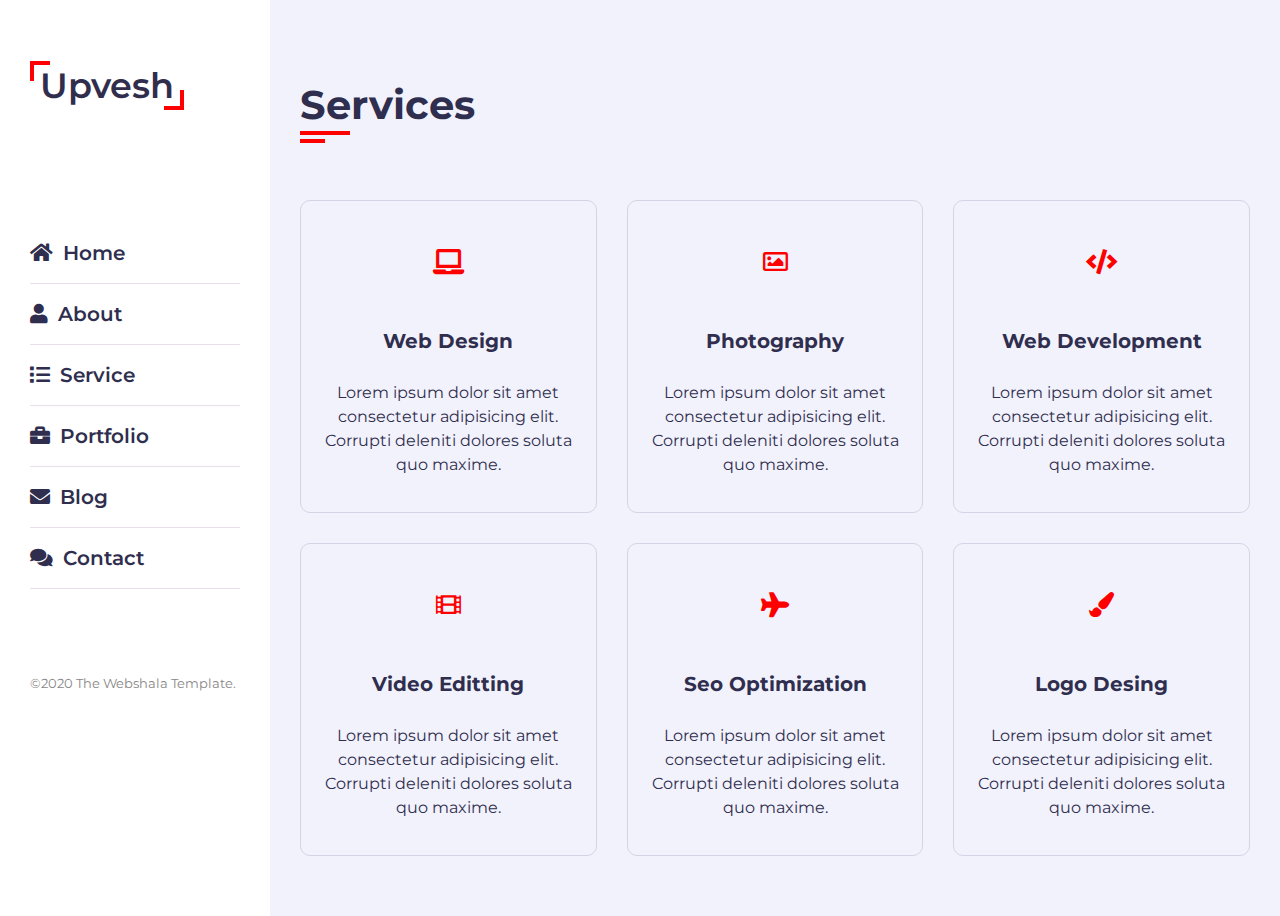
==== index.html @ 2aa06c4e "home & about & services" ====
<!DOCTYPE html>
<html lang="en">
  <head>
    <title>Personal Portfolio Template</title>
    <meta charset="utf-8" />
    <meta name="viewport" content="width=device-width, initial-scale=1" />
    <link rel="stylesheet" href="assets/css/reset.css" />
    <link rel="stylesheet" href="assets/css/style.css" type="text/css" />
    <link rel="stylesheet" href="assets/css/skins/pink.css" type="text/css" />
    <link
      rel="stylesheet"
      href="https://cdnjs.cloudflare.com/ajax/libs/font-awesome/5.15.2/css/all.min.css"
    />
    <link rel="preconnect" href="https://fonts.gstatic.com" />
    <link
      href="https://fonts.googleapis.com/css2?family=Montserrat:wght@400;500;600;700&display=swap"
      rel="stylesheet"
    />
  </head>
  <body>
    <div id="wrapper">
      <div class="aside">
        <a class="logo"><span>Upvesh</spa></a>
        <nav>
          <ul class="list-items">
            <li class="item-link">
              <a href="#"><i class="fas fa-home"></i>Home</a>
            </li>
            <li class="item-link">
              <a href="#"><i class="fas fa-user"></i>About</a>
            </li>
            <li class="item-link">
              <a href="#"><i class="fas fa-list"></i>Service</a>
            </li>
            <li class="item-link">
              <a href="#"><i class="fas fa-briefcase"></i>Portfolio</a>
            </li>
            <li class="item-link">
              <a href="#"><i class="fas fa-envelope"></i>Blog</a>
            </li>
            <li class="item-link">
              <a href="#"><i class="fas fa-comments"></i>Contact</a>
            </li>
          </ul>
        </nav>
        <p class="copyright">&copy;2020 The Webshala Template.</p>
      </div>
      <!-- End: aside -->
      <div class="content">
        <div class='home hidden'>
          <img src="assets/images/avatar.jpg" alt="" class="avatar" />
          <div class="name">nguyen cong thanh</div>
          <div class="title">I'm a Web Developer</div>
          <ul class="list-social-media">
            <li>
              <a href="" class="item"><i class="fab fa-twitter"></i></a>
            </li>
            <li>
              <a href="" class="item"><i class="fab fa-facebook"></i></a>
            </li>
            <li>
              <a href="" class="item"><i class="fab fa-instagram"></i></a>
            </li>
            <li>
              <a href="" class="item"><i class="fab fa-linkedin"></i></a>
            </li>
          </ul>
        </div>
        <!-- End: home -->
        <div class="about hidden">
          <div class="container">
            <h2 class="title">about me</h2>
            <h3 class="intro">I'm Thanh and <span>Web Developer</span></h3>
            <div class="desc">Lorem ipsum dolor sit amet, consectetur adipisicing elit. Fuga sunt quae excepturi minima eaque dolore, doloribus similique praesentium nesciunt totam reiciendis ad doloremque maiores, illum ipsam quos. Mollitia nam laudantium facilis, blanditiis harum dolorem consequatur, voluptate laboriosam assumenda est soluta molestiae. Fugit cumque explicabo exercitationem temporibus. Dolorum fugit nemo tempora!</div>
            <div class="wp-info">
              <div class="personal">
                <div class="info">
                  <p>Birthday: <span>17 February 1999</span></p>
                  <p>Website: <span>thanhdev172.github.io</span></p>
                  <p>Degree: <span>University</span></p>
                  <p>City: <span>Can Tho</span></p>
                  <div class="wp-button">
                    <button class="dowload">Dowload CV</button>
                    <button class="hire">Hire Me</button>
                  </div>
                </div>
                <div class="info">
                  <p>Age: <span>22</span></p>
                  <p>Email: <span>thanhdev172@gmail.com</span></p>
                  <p>Phone: <span>+84939401627</span></p>
                  <p>Freelancer: <span>Available</spa></p>
                </div>
                <!-- <div class="wp-button">
                  <button class="dowload">Dowload CV</button>
                  <button class="hire">Hire Me</button>
                </div> -->
              </div>
             
              <ul class="list-skills">
                <li class="skill">HTML</li>
                <li class="skill">CSS</li>
                <li class="skill">Javascript</li>
              </ul>
            </div>
            <!-- End: wp-info -->
            <div class="history">
              <div class="education">
                <h3 class="title">Education</h3>
                <div class="wp-process">
                 <div class="process">
                    <div class="process-date"><i class="fas fa-calendar-alt"></i>2020</div>
                    <h4 class="title">Student at Can Tho University</h4>
                    <div class="desc">Lorem ipsum dolor sit amet consectetur adipisicing elit. Distinctio earum sequi asperiores ipsum minus consequuntur necessitatibus officia esse totam voluptates?</div>
                 </div>
                 <div class="process">
                    <div class="process-date"><i class="fas fa-calendar-alt"></i>2020</div>
                    <h4 class="title">Student at Can Tho University</h4>
                    <div class="desc">Lorem ipsum dolor sit amet consectetur adipisicing elit. Distinctio earum sequi asperiores ipsum minus consequuntur necessitatibus officia esse totam voluptates?</div>
                 </div>
                 <div class="process">
                    <div class="process-date"><i class="fas fa-calendar-alt"></i>2020</div>
                    <h4 class="title">Student at Can Tho University</h4>
                    <div class="desc">Lorem ipsum dolor sit amet consectetur adipisicing elit. Distinctio earum sequi asperiores ipsum minus consequuntur necessitatibus officia esse totam voluptates?</div>
                 </div>
                </div>
              </div>
              <!-- End: education -->
              <div class="experience">
                <h3 class="title">Experience</h3>
                <div class="wp-process">
                  <div class="process">
                    <div class="process-date"><i class="fas fa-calendar-alt"></i>2020</div>
                    <h4 class="title">Student at Can Tho University</h4>
                    <div class="desc">Lorem ipsum dolor sit amet consectetur adipisicing elit. Distinctio earum sequi asperiores ipsum minus consequuntur necessitatibus officia esse totam voluptates?</div>
                 </div>
                 <div class="process">
                  <div class="process-date"><i class="fas fa-calendar-alt"></i>2020</div>
                  <h4 class="title">Student at Can Tho University</h4>
                  <div class="desc">Lorem ipsum dolor sit amet consectetur adipisicing elit. Distinctio earum sequi asperiores ipsum minus consequuntur necessitatibus officia esse totam voluptates?</div>
               </div>
               <div class="process">
                <div class="process-date"><i class="fas fa-calendar-alt"></i>2020</div>
                <h4 class="title">Student at Can Tho University</h4>
                <div class="desc">Lorem ipsum dolor sit amet consectetur adipisicing elit. Distinctio earum sequi asperiores ipsum minus consequuntur necessitatibus officia esse totam voluptates?</div>
                </div>
           </div>
              </div>
              <!-- End: experience -->
            </div>
            <!-- End: history -->
          </div>
        </div>
        <!-- End: about -->
        <div class="services">
          <div class="container">
            <h2 class="title">Services</h2>
            <ul class="list-services">
              <li class="service-item">
                <i class="fas fa-laptop"></i>
                <div class="service-name">web design</div>
                <div class="desc">Lorem ipsum dolor sit amet consectetur adipisicing elit. Corrupti deleniti dolores soluta quo maxime.</div>
              </li>
              <li class="service-item">
                <i class="far fa-image"></i>
                <div class="service-name">photography</div>
                <div class="desc">Lorem ipsum dolor sit amet consectetur adipisicing elit. Corrupti deleniti dolores soluta quo maxime.</div>
              </li>
              <li class="service-item">
                <i class="fas fa-code"></i>
                <div class="service-name">web development</div>
                <div class="desc">Lorem ipsum dolor sit amet consectetur adipisicing elit. Corrupti deleniti dolores soluta quo maxime.</div>
              </li>
              <li class="service-item">
                <i class="fas fa-film"></i>
                <div class="service-name">video editting</div>
                <div class="desc">Lorem ipsum dolor sit amet consectetur adipisicing elit. Corrupti deleniti dolores soluta quo maxime.</div>
              </li>
              <li class="service-item">
                <i class="fas fa-plane"></i>
                <div class="service-name">seo optimization</div>
                <div class="desc">Lorem ipsum dolor sit amet consectetur adipisicing elit. Corrupti deleniti dolores soluta quo maxime.</div>
              </li>
              <li class="service-item">
                <i class="fas fa-paint-brush"></i>
                <div class="service-name">logo desing</div>
                <div class="desc">Lorem ipsum dolor sit amet consectetur adipisicing elit. Corrupti deleniti dolores soluta quo maxime.</div>
              </li>
            </ul>
          </div>
        </div>
        <!-- End: services -->
      </div>
      <!-- End: content -->
    </div>
    <!-- End: wrapper -->
  </body>
</html>
---- assets/css/style.css ----
/* CSS General */
:root {
  --primary-color: #312e4d;
  --text-color: #2f2e4e;
}
body {
  font-family: "Montserrat", sans-serif;
  font-size: 20px;
  line-height: 1.5;
  font-weight: 400;
}

img {
  display: block;
  max-width: 100%;
}

#wrapper {
  display: flex;
  justify-content: space-between;
}

ul {
  list-style: none;
  padding: 0;
  margin-bottom: 0;
}

a {
  display: block;
  text-decoration: none;
}

.hidden {
  display: none !important;
}

.container {
  padding: 75px 30px 60px 30px;
}

.shadow-dark {
  box-shadow: 0px 3px 8px 0px #e5e5ef;
}

/* Aside */
#wrapper .aside {
  width: 270px;
  padding: 0px 30px;
}

.aside a.logo {
  width: 100%;
  color: var(--primary-color);
  text-transform: capitalize;
  font-weight: 600;
  font-size: 35px;
  padding-top: 60px;
  padding-bottom: 125px;
  cursor: pointer;
}

.aside a.logo span {
  position: relative;
  padding: 3px 10px;
}

.aside a.logo span::before {
  content: "";
  width: 20px;
  height: 20px;
  border-top: 4px solid red;
  border-left: 4px solid red;
  position: absolute;
  top: 0;
  left: 0;
  z-index: 1;
}
.aside a.logo span::after {
  content: "";
  width: 20px;
  height: 20px;
  border-bottom: 4px solid red;
  border-right: 4px solid red;
  position: absolute;
  bottom: 0;
  right: 0;
  z-index: 1;
}

ul.list-items li i {
  padding-right: 10px;
}

ul.list-items li {
  font-weight: 600;
  padding-bottom: 15px;
  margin-bottom: 15px;
  border-bottom: 1px solid #e9deec;
  display: flex;
}

ul.list-items li:hover a {
  color: #ef183a;
  transform: translateX(10px);
}

ul.list-items li a {
  text-decoration: none;
  color: var(--text-color);
  transition: 0.3s ease;
}

p.copyright {
  padding: 70px 0px;
  color: #898788;
  font-size: 13px;
}

/*Content*/

/* Home */
#wrapper .content {
  flex: 1;
  background: #f2f2fc;
}

#wrapper .content .home {
  width: 100%;
  height: 100%;
  display: flex;
  flex-direction: column;
  align-items: center;
  justify-content: center;
  perspective: 500px;
}

#wrapper .content .home img.avatar {
  width: 200px;
  border-radius: 100px;
  box-shadow: 0px 3px 8px 0px #e5e5ef;
  padding: 8px;
  background: white;
  margin-bottom: 35px;
  transition: 0.4s ease;
}

#wrapper .content .home img.avatar:hover {
  transform: rotateY(180deg);
}

#wrapper .content .home .name {
  padding-bottom: 20px;
  color: var(--text-color);
  font-size: 25px;
  font-weight: 600;
  text-transform: capitalize;
}

#wrapper .content .home .title {
  color: #5c587b;
  font-size: 16px;
  padding-bottom: 30px;
}

ul.list-social-media {
  display: flex;
}

ul.list-social-media li a {
  width: 36px;
  height: 36px;
  margin-right: 14px;
  display: flex;
  justify-content: center;
  align-items: center;
  background: red;
  color: white;
  border-radius: 50%;
  text-decoration: none;
  transition: 0.3s ease;
}
ul.list-social-media li:hover a {
  transform: scale(1.2);
}

ul.list-social-media li:last-child a {
  margin-right: 0;
}

/* End: Home */

/* About */

h2.title {
  color: var(--text-color);
  text-transform: capitalize;
  font-weight: bold;
  font-size: 40px;
  display: inline-block;
  margin: 0;
  position: relative;
  margin-bottom: 65px;
}

h2.title::before {
  content: "";
  position: absolute;
  bottom: 0;
  left: 0;
  width: 50px;
  height: 4px;
  background: red;
  margin: 0;
}
h2.title::after {
  content: "";
  position: absolute;
  bottom: -8px;
  left: 0;
  width: 25px;
  height: 4px;
  background: red;
  margin: 0;
}

h3.intro {
  margin-bottom: 25px;
  font-size: 30px;
  color: var(--text-color);
}

h3.intro span {
  color: red;
}

.desc {
  margin-bottom: 58px;
  color: var(--text-color);
  font-size: 16px;
}

.desc:last-child {
  margin-bottom: 0;
}

.wp-info {
  display: flex;
  margin-bottom: 65px;
}

.wp-info .personal {
  display: flex;
}

.wp-info .personal .info {
  flex-grow: 1;
  padding-right: 25px;
}

.info p {
  font-size: 16px;
  font-weight: bold;
  color: black;
  padding-bottom: 15px;
  border-bottom: 1px solid #e7dfec;
  margin-bottom: 15px;
}

.personal .info p:nth-child(4) {
  margin-bottom: 40px;
}

.info p span {
  color: var(--text-color);
  font-weight: 400;
}

.wp-button button {
  background: #eb1839;
  color: white;
  border: none;
  outline: none;
  padding: 17px 36px;
  border-radius: 35px;
  font-weight: 600;
  transition: 0.3s ease;
}

.wp-button button:hover {
  transform: scale(1.1);
}

.wp-button .dowload {
  margin-right: 20px;
}

ul.list-skills {
  flex-grow: 1;
  padding-left: 30px;
}

ul.list-skills li {
  padding-left: 35px;
  color: black;
  font-weight: 600;
  margin-bottom: 20px;
  position: relative;
  display: flex;
  align-items: center;
}

ul.list-skills li::before {
  content: "";
  background: red;
  width: 20px;
  height: 20px;
  border-radius: 50%;
  position: absolute;
  top: 16%;
  left: 0;
}

.history {
  display: flex;
  justify-content: space-between;
}

.education,
.experience {
  width: calc(50% - 15px);
}

h3.title {
  margin-bottom: 50px;
  color: var(--text-color);
}

.wp-process {
  padding: 35px 35px 35px 22px;
  box-shadow: 0px 0px 18px 10px #e8e8f4;
}

.process::before {
  content: "";
  width: 1px;
  height: 100%;
  background: red;
  position: absolute;
  top: 0;
  left: 0;
  z-index: 1;
}

.process {
  padding-left: 30px;
  padding-bottom: 60px;
  position: relative;
}

.process:last-child {
  padding-bottom: 0;
}

.process .process-date {
  font-size: 14px;
  font-weight: 400;
  margin-bottom: 25px;
  position: relative;
}

.process .process-date::before {
  content: "";
  width: 15px;
  height: 15px;
  border-radius: 50%;
  background: red;
  position: absolute;
  top: 0;
  left: -37.2px;
  z-index: 1;
}

.process .process-date i {
  margin-right: 10px;
}

h4.title {
  margin-bottom: 28px;
  color: var(--text-color);
}

/* Services */
.services .container {
  padding-bottom: 30px;
}

ul.list-services {
  display: flex;
  flex-wrap: wrap;
  justify-content: space-between;
}

ul.list-services li {
  width: calc(33.33% - 20px);
  margin-bottom: 30px;
  text-align: center;
  padding: 30px 20px 35px 20px;
  border: 1px solid #d5d4e4;
  transition: 0.2s ease;
  border-radius: 10px;
}

ul.list-services li i {
  width: 60px;
  height: 60px;
  display: flex;
  justify-content: center;
  align-items: center;
  text-align: center;
  color: red;
  margin: 0px auto 35px auto;
  transition: 0.3s ease;
  border-radius: 50%;
  font-size: 25px;
}

ul.list-services li .service-name {
  color: var(--text-color);
  font-size: 20px;
  font-weight: bold;
  margin-bottom: 25px;
  text-transform: capitalize;
}

ul.list-services li:hover {
  box-shadow: 0px 3px 8px 0px #e5e5ef;
}
ul.list-services li:hover i {
  background: red;
  color: white;
  border: 1px solid;
}
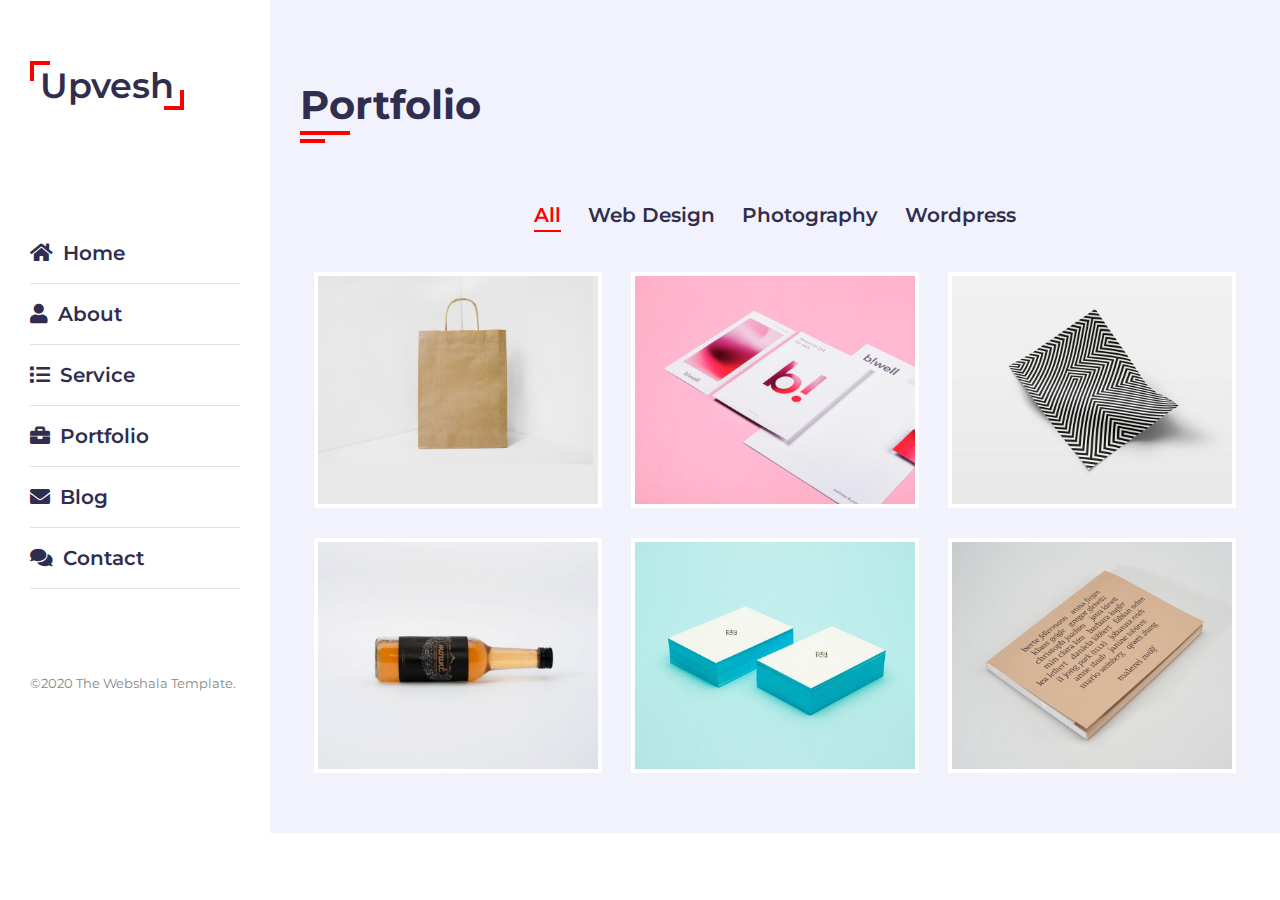
==== commit 06f6d364: "portfolio" ====
--- a/index.html
+++ b/index.html
@@ -151,7 +151,7 @@
           </div>
         </div>
         <!-- End: about -->
-        <div class="services">
+        <div class="services hidden">
           <div class="container">
             <h2 class="title">Services</h2>
             <ul class="list-services">
@@ -189,9 +189,79 @@
           </div>
         </div>
         <!-- End: services -->
+        <div class="portfolio">
+          <div class="container">
+            <h2 class="title">Portfolio</h2>
+            <div class="wp-btn">
+              <button type="button" class="all active" data-filter="all">All</button>
+              <button type="button" class="all" data-filter="web-design">web design</button>
+              <button type="button" class="all" data-filter="photography">photography</button>
+              <button type="button" class="all" data-filter="wordpress">wordpress</button>
+            </div>
+            <ul class="list-pictures">
+              <li class="picture-item" data-category="web-design">
+                <img src="assets/images/portfolio/1.jpg" alt="">
+                <div class="black-block"></div>
+                <h4 class="portfolio-title">web design</h4>
+                <div class="portfolio-search"><i class="fas fa-search"></i></div>
+              </li>
+              <li class="picture-item" data-category="wordpress">
+                <img src="assets/images/portfolio/2.jpg" alt="">
+                <div class="black-block"></div>
+                <h4 class="portfolio-title">Wordpress</h4>
+                <div class="portfolio-search"><i class="fas fa-search"></i></div>
+              </li>
+              <li class="picture-item" data-category="web-design">
+                <img src="assets/images/portfolio/3.jpg" alt="">
+                <div class="black-block"></div>
+                <h4 class="portfolio-title">web design</h4>
+                <div class="portfolio-search"><i class="fas fa-search"></i></div>
+              </li>
+              <li class="picture-item" data-category="photography">
+                <img src="assets/images/portfolio/4.jpg" alt="">
+                <div class="black-block"></div>
+                <h4 class="portfolio-title">Photography</h4>
+                <div class="portfolio-search"><i class="fas fa-search"></i></div>
+              </li>
+              <li class="picture-item" data-category="wordpress">
+                <img src="assets/images/portfolio/5.jpg" alt="">
+                <div class="black-block"></div>
+                <h4 class="portfolio-title">Wordpress</h4>
+                <div class="portfolio-search"><i class="fas fa-search"></i></div>
+              </li>
+              <li class="picture-item" data-category="web-design">
+                <img src="assets/images/portfolio/6.jpg" alt="">
+                <div class="black-block"></div>
+                <h4 class="portfolio-title">web design</h4>
+                <div class="portfolio-search"><i class="fas fa-search"></i></div>
+              </li>
+            </ul>
+          </div>
+        </div>
       </div>
       <!-- End: content -->
     </div>
     <!-- End: wrapper -->
+
+    <div class="light-box">
+        <div class="light-box-content">
+          <div class="exit">x</div>
+          <img src="assets/images/portfolio/2.jpg" alt="">
+          <div class="wp-info">
+            <div class="box-title">web design</div>
+            <div class="order">1 of 6</div>
+          </div>
+          
+        </div>
+        <div class="light-box-control">
+          <div class="prev" onclick="prev()"><i class="fas fa-chevron-left"></i></div>
+          <div class="next" onclick="next()"><i class="fas fa-chevron-right"></i></div>
+          
+        </div>
+    </div>
+    <!-- End: lightbox -->
+
+    <!-- js -->
+    <script src="assets/js/app.js"></script>
   </body>
 </html>
--- a/assets/css/style.css
+++ b/assets/css/style.css
@@ -441,3 +441,212 @@
   color: white;
   border: 1px solid;
 }
+
+/* Portfolio */
+.portfolio .container {
+  padding-bottom: 30px;
+}
+.portfolio .wp-btn {
+  text-align: center;
+}
+
+.portfolio .wp-btn button {
+  border: none;
+  background: transparent;
+  color: var(--text-color);
+  text-transform: capitalize;
+  margin-bottom: 40px;
+  padding: 0;
+  margin: 0px 11px 40px 11px;
+  font-weight: 600;
+  transition: 0.3s;
+  border-bottom: 2px solid transparent;
+}
+
+.portfolio .wp-btn button:focus {
+  outline: none;
+}
+
+.portfolio .wp-btn button.active {
+  border-bottom: 2px solid red;
+  color: red;
+}
+
+ul.list-pictures {
+  display: flex;
+  flex-wrap: wrap;
+}
+
+ul.list-pictures li {
+  flex-basis: 30.33%;
+  border: 4px solid white;
+  margin-bottom: 30px;
+  position: relative;
+  margin: 0 auto 30px auto;
+}
+
+ul.list-pictures li.show {
+  display: block;
+  animation: lightBoxImage 0.4s ease;
+}
+
+ul.list-pictures li.hide {
+  display: none;
+}
+
+ul.list-pictures li img {
+  width: 100%;
+  display: block;
+}
+
+ul.list-pictures li .black-block {
+  width: 100%;
+  height: 100%;
+  background: #000000a1;
+  position: absolute;
+  top: 0;
+  left: 0;
+  z-index: 1;
+  opacity: 0;
+  transition: 0.3s ease;
+}
+
+ul.list-pictures li h4.portfolio-title {
+  color: white;
+  text-transform: capitalize;
+  font-weight: 600;
+  position: absolute;
+  top: 35px;
+  left: 30px;
+  z-index: 2;
+  opacity: 0;
+  transform: translateX(-30px);
+  transition: 0.3s ease;
+}
+
+ul.list-pictures li:hover h4.portfolio-title,
+ul.list-pictures li:hover .portfolio-search,
+ul.list-pictures li:hover .black-block {
+  opacity: 1;
+  transform: translateX(0);
+}
+
+ul.list-pictures li .portfolio-search {
+  width: 40px;
+  height: 40px;
+  border-radius: 50%;
+  background: white;
+  color: red;
+  position: absolute;
+  bottom: 30px;
+  right: 30px;
+  z-index: 2;
+  display: flex;
+  justify-content: center;
+  align-items: center;
+  transition: 0.3s ease;
+  transform: translateX(30px);
+  opacity: 0;
+}
+
+/* light-box */
+.light-box {
+  position: fixed;
+  top: 0;
+  left: 0;
+  width: 100%;
+  height: 100%;
+  background: red;
+  background: rgba(0, 0, 0, 0.5);
+  z-index: 999;
+  display: none;
+  justify-content: center;
+  align-items: center;
+  /* display: none; */
+  transition: 0.3s;
+}
+
+.light-box.open {
+  display: flex;
+  animation: lightBoxImage 0.3s ease;
+}
+
+.light-box .light-box-content {
+  transition: 0.5s ease;
+}
+
+.light-box.open .light-box-content {
+  animation: lightBoxImage 0.5s ease;
+}
+
+.light-box .light-box-content img {
+  width: auto;
+  height: auto;
+  max-width: 100%;
+  max-height: 450px;
+}
+
+.light-box .light-box-content .wp-info {
+  display: flex;
+  justify-content: space-between;
+  color: white;
+  font-size: 20px;
+}
+
+.light-box .light-box-content .box-title {
+  text-transform: capitalize;
+}
+
+.light-box .light-box-content .exit {
+  text-align: right;
+  font-size: 25px;
+  color: white;
+  font-weight: 600;
+  cursor: pointer;
+}
+
+.light-box .light-box-control {
+  background: white;
+  background: greenyellow;
+}
+
+.light-box .light-box-control .prev,
+.light-box .light-box-control .next {
+  cursor: pointer;
+  z-index: 100;
+  background: white;
+  color: red;
+  width: 40px;
+  height: 40px;
+  border-radius: 50%;
+  display: flex;
+  justify-content: center;
+  align-items: center;
+  transition: 0.3s;
+}
+
+.light-box .light-box-control .prev {
+  position: absolute;
+  left: 30px;
+}
+
+.light-box .light-box-control .next {
+  position: absolute;
+  right: 30px;
+}
+
+.light-box .light-box-control .prev:hover,
+.light-box .light-box-control .next:hover {
+  transform: scale(1.1);
+}
+
+@keyframes lightBoxImage {
+  0% {
+    opacity: 0;
+    transform: scale(0.8);
+  }
+  100% {
+    opacity: 1;
+    transform: scale(1);
+  }
+}
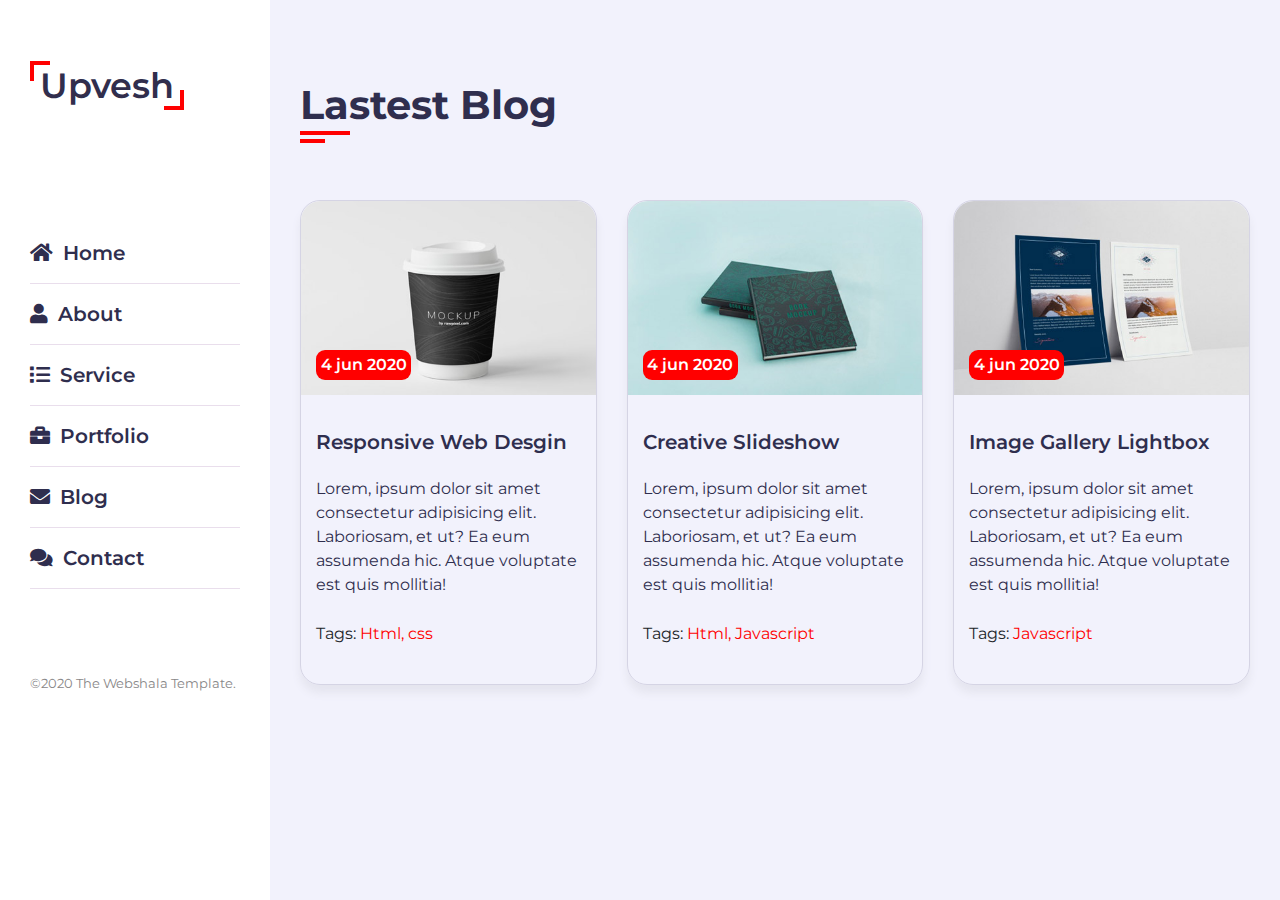
==== commit a840c033: "blog" ====
--- a/index.html
+++ b/index.html
@@ -189,7 +189,7 @@
           </div>
         </div>
         <!-- End: services -->
-        <div class="portfolio">
+        <div class="portfolio hidden">
           <div class="container">
             <h2 class="title">Portfolio</h2>
             <div class="wp-btn">
@@ -238,6 +238,48 @@
             </ul>
           </div>
         </div>
+        <!-- End: portfolio -->
+        <div class="blog">
+          <div class="container">
+              <h2 class="title">lastest blog</h2>
+              <ul class="list-category">
+                <li class="shadow-dark">
+                  <div class="blog-img">
+                    <img src="assets/images/blog/1.jpg" alt="">
+                    <div class="blog-date">4 jun 2020</div>
+                  </div>
+                  <div class="blog-info">
+                    <h4 class="blog-title">responsive web desgin</h4>
+                    <div class="desc">Lorem, ipsum dolor sit amet consectetur adipisicing elit. Laboriosam, et ut? Ea eum assumenda hic. Atque voluptate est quis mollitia!</div>
+                    <div class="tags">Tags: <span>Html, css</span></div>
+                  </div>
+                </li>
+                <li class="shadow-dark">
+                  <div class="blog-img">
+                    <img src="assets/images/blog/2.jpg" alt="">
+                    <div class="blog-date">4 jun 2020</div>
+                  </div>
+                  <div class="blog-info">
+                    <h4 class="blog-title">Creative Slideshow</h4>
+                    <div class="desc">Lorem, ipsum dolor sit amet consectetur adipisicing elit. Laboriosam, et ut? Ea eum assumenda hic. Atque voluptate est quis mollitia!</div>
+                    <div class="tags">Tags: <span>Html, Javascript</span></div>
+                  </div>
+                </li>
+                <li class="shadow-dark">
+                  <div class="blog-img">
+                    <img src="assets/images/blog/3.jpg" alt="">
+                    <div class="blog-date">4 jun 2020</div>
+                  </div>
+                  <div class="blog-info">
+                    <h4 class="blog-title">Image Gallery Lightbox</h4>
+                    <div class="desc">Lorem, ipsum dolor sit amet consectetur adipisicing elit. Laboriosam, et ut? Ea eum assumenda hic. Atque voluptate est quis mollitia!</div>
+                    <div class="tags">Tags: <span>Javascript</span></div>
+                  </div>
+                </li>
+              </ul>
+          </div>
+        </div>
+        <!-- End: Blog -->
       </div>
       <!-- End: content -->
     </div>
--- a/assets/css/style.css
+++ b/assets/css/style.css
@@ -650,3 +650,72 @@
     transform: scale(1);
   }
 }
+
+/* Blog */
+.blog {
+  min-height: 100vh;
+}
+ul.list-category {
+  display: flex;
+  flex-wrap: wrap;
+  justify-content: space-between;
+}
+
+ul.list-category li {
+  flex-basis: calc(33.33% - 20px);
+  border: 1px solid #d5d4e4;
+  border-radius: 20px;
+}
+
+ul.list-category li.shadow-dark {
+  box-shadow: 0 8px 8px #e5e5ef;
+}
+
+ul.list-category li .blog-img {
+  position: relative;
+}
+
+ul.list-category li .blog-img img {
+  border-top-left-radius: 20px;
+  border-top-right-radius: 20px;
+  margin-bottom: 32px;
+}
+
+ul.list-category li .blog-img .blog-date {
+  width: 95px;
+  height: 30px;
+  background: red;
+  color: white;
+  position: absolute;
+  left: 15px;
+  bottom: 15px;
+  z-index: 2;
+  font-size: 16px;
+  font-weight: 600;
+  border-radius: 9px;
+  text-align: center;
+  line-height: 30px;
+}
+
+ul.list-category li .blog-info {
+  padding: 0 15px 38px 15px;
+}
+
+.blog-info h4.blog-title {
+  color: var(--text-color);
+  font-weight: 600;
+  margin-bottom: 20px;
+  text-transform: capitalize;
+}
+
+.blog-info .desc {
+  font-size: 16px;
+  margin-bottom: 25px;
+}
+
+.tags {
+  font-size: 16px;
+}
+.tags span {
+  color: red;
+}
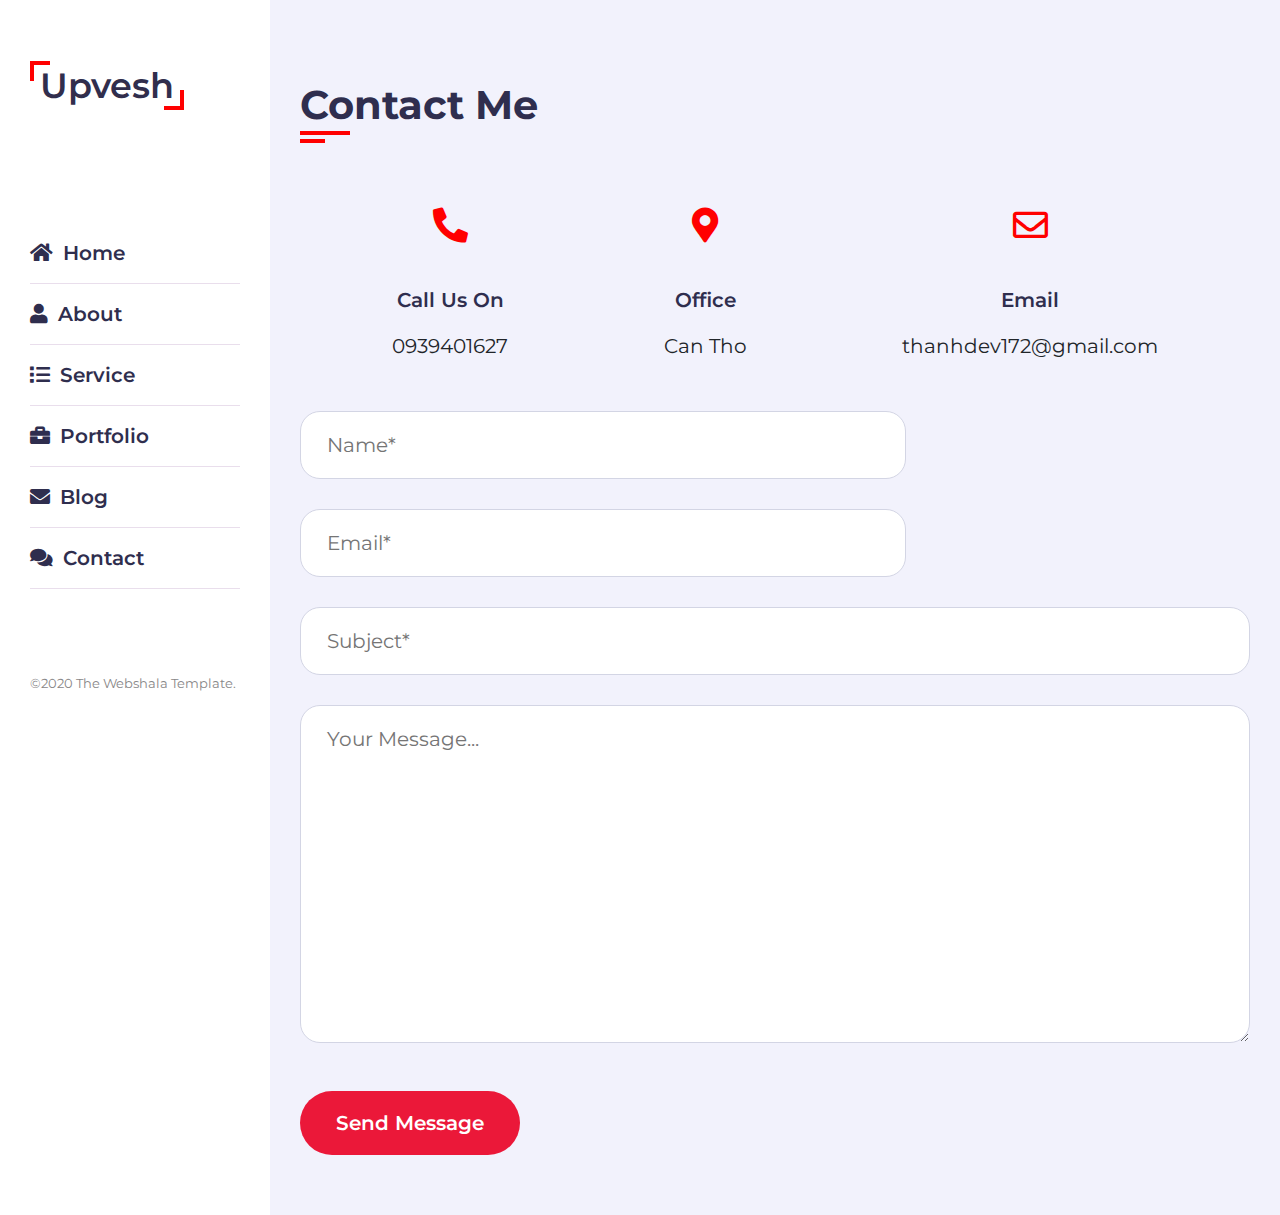
==== commit 7434be76: "contact" ====
--- a/index.html
+++ b/index.html
@@ -239,7 +239,7 @@
           </div>
         </div>
         <!-- End: portfolio -->
-        <div class="blog">
+        <div class="blog hidden">
           <div class="container">
               <h2 class="title">lastest blog</h2>
               <ul class="list-category">
@@ -280,6 +280,36 @@
           </div>
         </div>
         <!-- End: Blog -->
+        <div class="contact">
+          <div class="container">
+              <h2 class="title">contact me</h2>
+              <div class="wp-contact">
+                <div class="contact-item">
+                  <div class="icon"><i class="fas fa-phone-alt"></i></div>
+                  <div class="contact-title">call us on</div>
+                  <div class="phone">0939401627</div>
+                </div>
+                <div class="contact-item">
+                  <div class="icon"><i class="fas fa-map-marker-alt"></i></div>
+                  <div class="contact-title">office</div>
+                  <div class="phone">Can Tho</div>
+                </div>
+                <div class="contact-item">
+                  <div class="icon"><i class="far fa-envelope"></i></div>
+                  <div class="contact-title">email</div>
+                  <div class="phone">thanhdev172@gmail.com</div>
+                </div>
+              </div>
+              <form class="contact-form" autocomplete="off">
+                <input type="text" name="name" placeholder="Name*">
+                <input type="email" name="email" placeholder="Email*">
+                <input type="text" name="subject" placeholder="Subject*">
+                <textarea name="content" id="" cols="30" rows="10" placeholder="Your Message..."></textarea>
+                <button class="">send message</button>
+              </form>
+          </div>
+        </div>
+        <!-- End: contact -->
       </div>
       <!-- End: content -->
     </div>
--- a/assets/css/style.css
+++ b/assets/css/style.css
@@ -41,6 +41,10 @@
 
 .shadow-dark {
   box-shadow: 0px 3px 8px 0px #e5e5ef;
+}
+
+.content {
+  min-height: 100vh;
 }
 
 /* Aside */
@@ -276,7 +280,7 @@
   font-weight: 400;
 }
 
-.wp-button button {
+button {
   background: #eb1839;
   color: white;
   border: none;
@@ -285,9 +289,14 @@
   border-radius: 35px;
   font-weight: 600;
   transition: 0.3s ease;
-}
-
-.wp-button button:hover {
+  text-transform: capitalize;
+}
+
+button:focus {
+  outline: none;
+}
+
+button:hover {
   transform: scale(1.1);
 }
 
@@ -665,6 +674,11 @@
   flex-basis: calc(33.33% - 20px);
   border: 1px solid #d5d4e4;
   border-radius: 20px;
+  overflow: hidden;
+}
+
+ul.list-category li:hover img {
+  transform: scale(1.1);
 }
 
 ul.list-category li.shadow-dark {
@@ -673,12 +687,18 @@
 
 ul.list-category li .blog-img {
   position: relative;
+  overflow: hidden;
+  margin-bottom: 32px;
 }
 
 ul.list-category li .blog-img img {
+  width: 100%;
+  height: 100%;
   border-top-left-radius: 20px;
   border-top-right-radius: 20px;
-  margin-bottom: 32px;
+  transition: 0.3s ease;
+  overflow: hidden;
+  display: block;
 }
 
 ul.list-category li .blog-img .blog-date {
@@ -719,3 +739,65 @@
 .tags span {
   color: red;
 }
+
+/* Contact */
+.wp-contact {
+  display: flex;
+  justify-content: space-between;
+  padding: 0px 92px;
+  margin-bottom: 50px;
+}
+
+.wp-contact .contact-item .icon {
+  color: red;
+  margin-bottom: 32px;
+  text-align: center;
+  font-size: 35px;
+}
+
+.wp-contact .contact-item .contact-title {
+  color: var(--text-color);
+  text-transform: capitalize;
+  font-weight: 600;
+  font-size: 20px;
+  text-align: center;
+  margin-bottom: 16px;
+}
+
+form.contact-form input,
+form.contact-form textarea {
+  box-sizing: border-box;
+  border-radius: 20px;
+  outline: none;
+  border: 1px solid #d3d5e4;
+  padding: 18px 0 18px 26px;
+}
+
+form.contact-form input {
+  display: block;
+  margin-bottom: 30px;
+}
+
+form.contact-form textarea {
+  margin-bottom: 40px;
+  width: 100%;
+}
+
+form.contact-form input[name="name"],
+form.contact-form input[name="email"] {
+  display: inline-block;
+  width: 606px;
+}
+
+form.contact-form input[name="name"] {
+  margin-right: 30px;
+}
+
+form.contact-form input[name="subject"] {
+  width: 100%;
+}
+
+form.contact-form input:focus,
+form.contact-form textarea:focus {
+  box-shadow: 0 8px 8px #e5e5ef;
+}
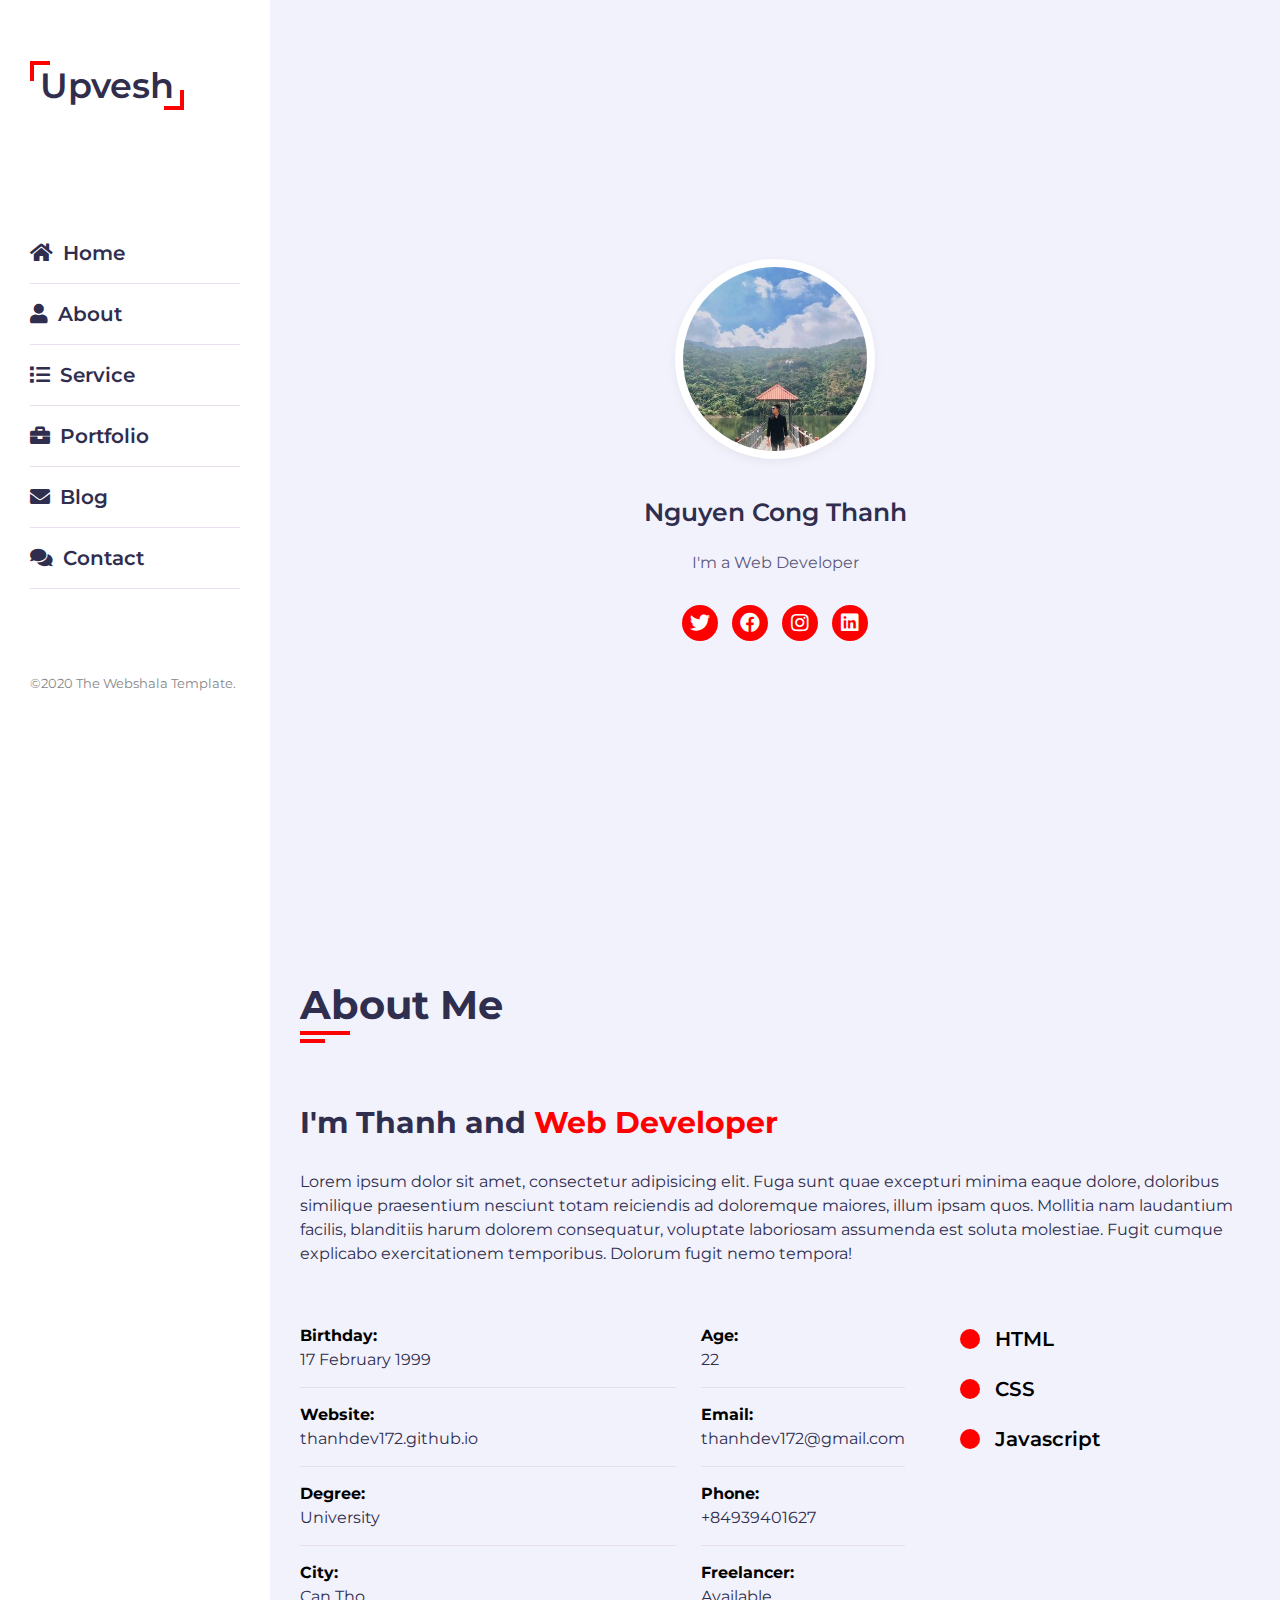
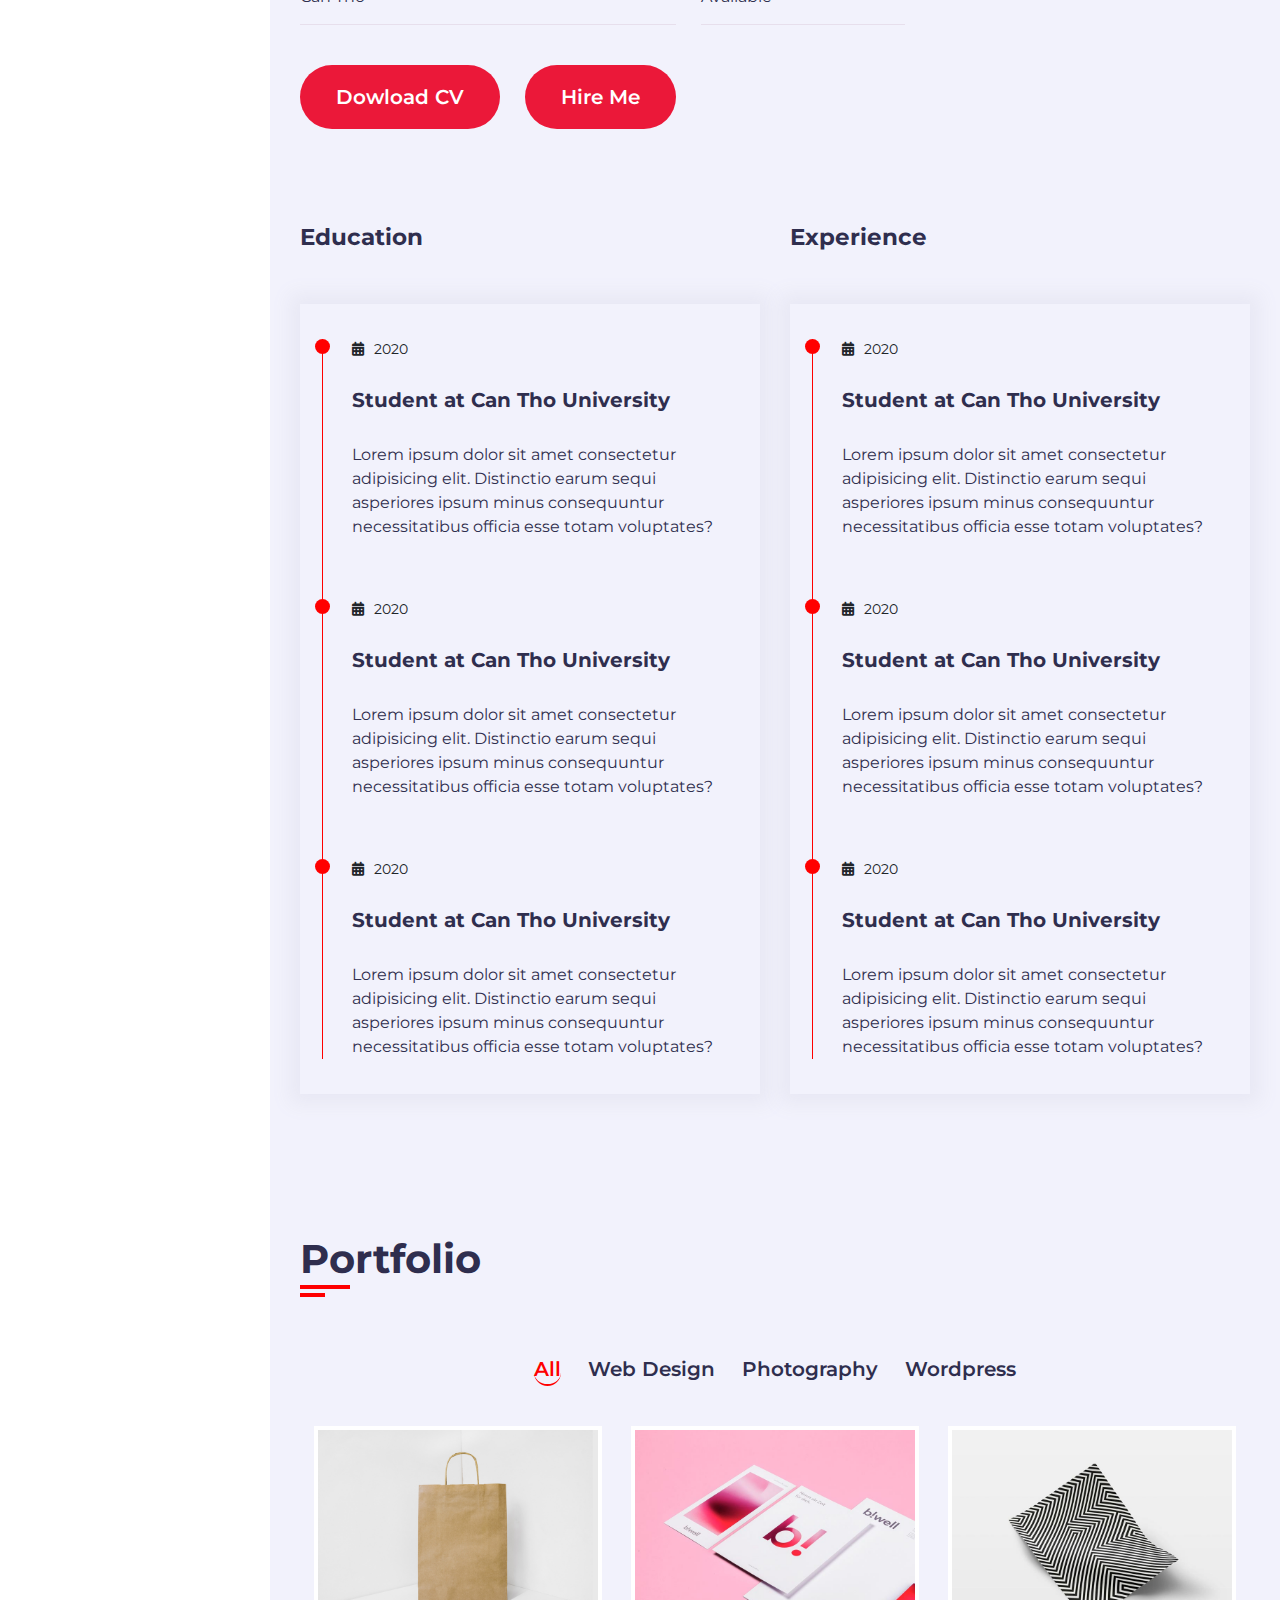
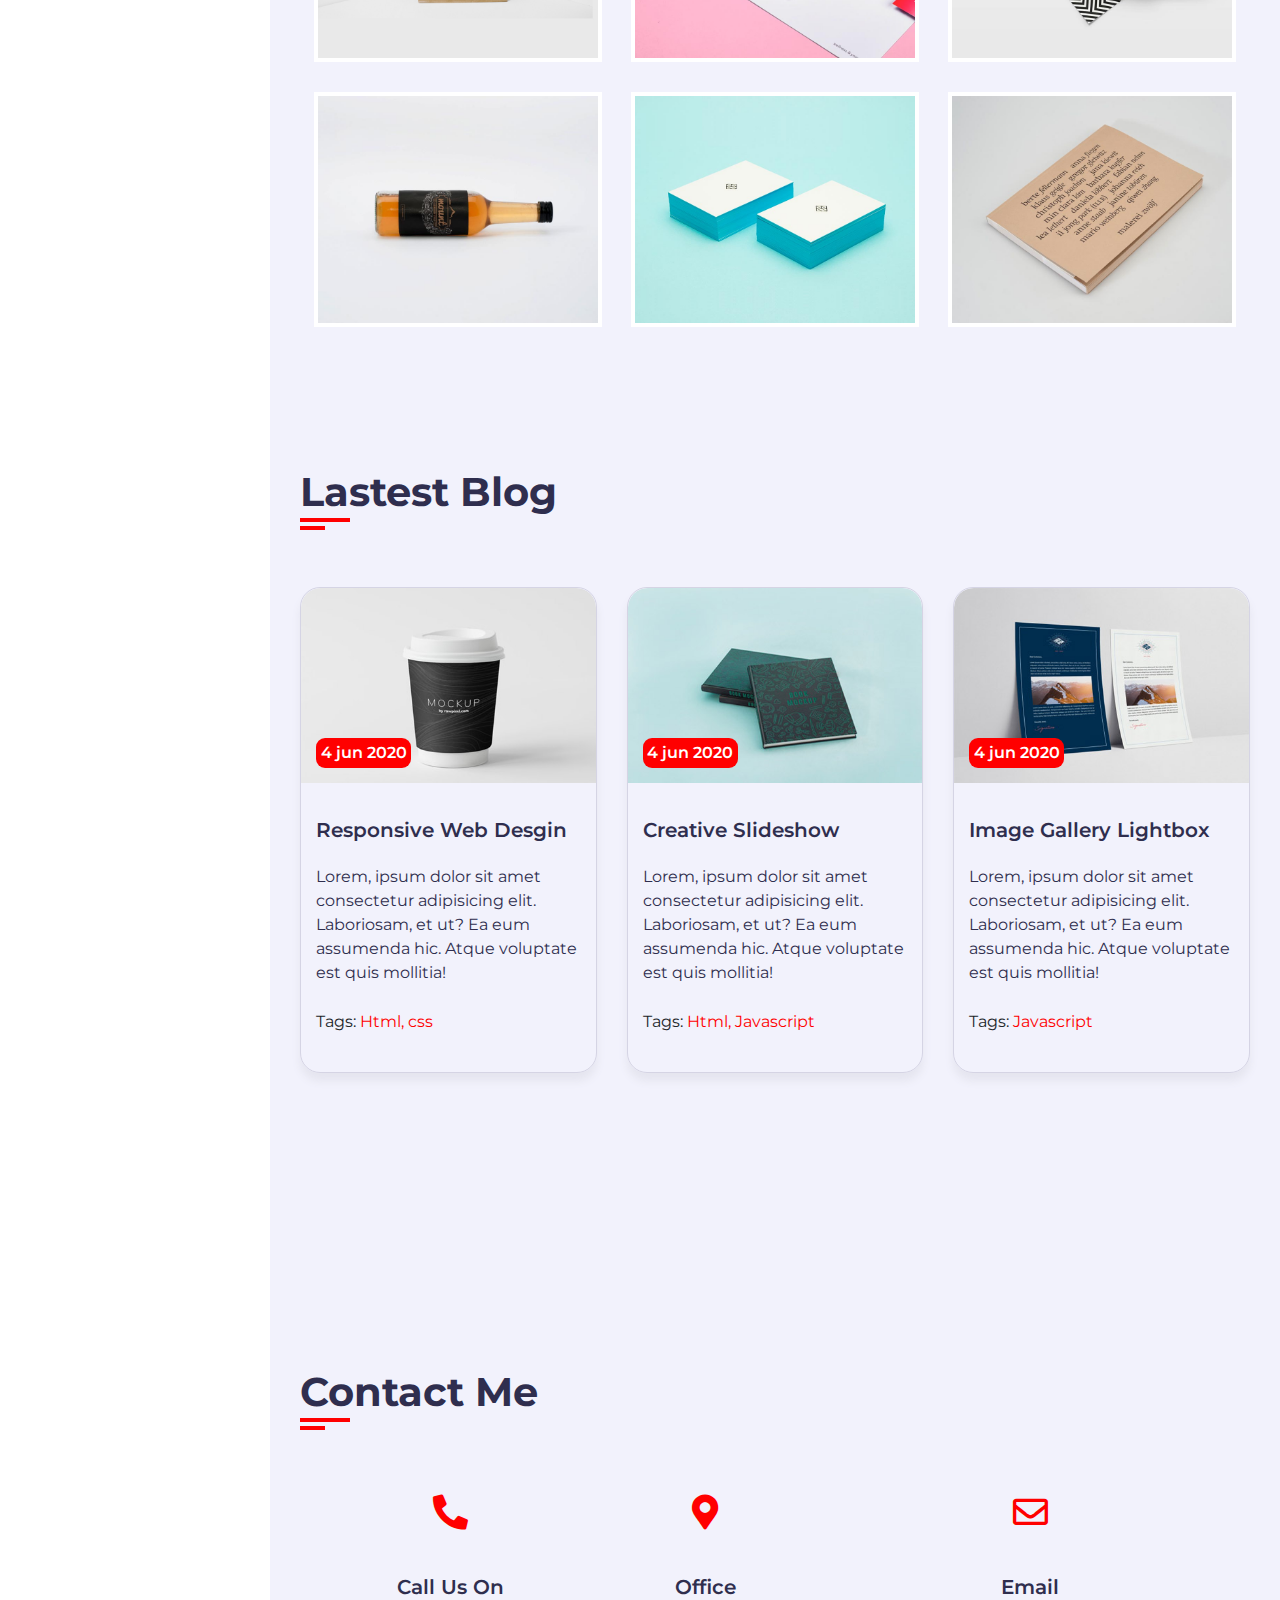
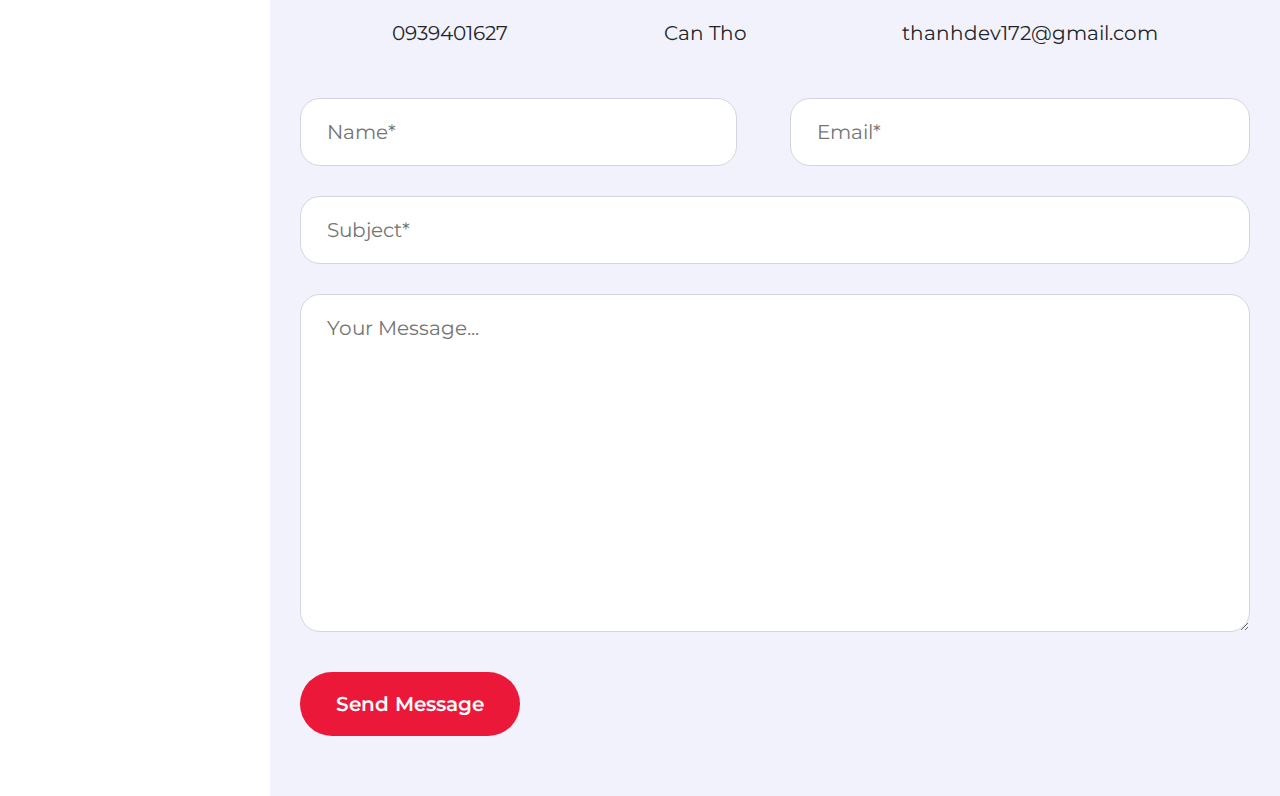
==== commit c3a609eb: "responsive" ====
--- a/index.html
+++ b/index.html
@@ -47,7 +47,7 @@
       </div>
       <!-- End: aside -->
       <div class="content">
-        <div class='home hidden'>
+        <div class='home'>
           <img src="assets/images/avatar.jpg" alt="" class="avatar" />
           <div class="name">nguyen cong thanh</div>
           <div class="title">I'm a Web Developer</div>
@@ -67,7 +67,7 @@
           </ul>
         </div>
         <!-- End: home -->
-        <div class="about hidden">
+        <div class="about">
           <div class="container">
             <h2 class="title">about me</h2>
             <h3 class="intro">I'm Thanh and <span>Web Developer</span></h3>
@@ -189,7 +189,7 @@
           </div>
         </div>
         <!-- End: services -->
-        <div class="portfolio hidden">
+        <div class="portfolio">
           <div class="container">
             <h2 class="title">Portfolio</h2>
             <div class="wp-btn">
@@ -239,7 +239,7 @@
           </div>
         </div>
         <!-- End: portfolio -->
-        <div class="blog hidden">
+        <div class="blog">
           <div class="container">
               <h2 class="title">lastest blog</h2>
               <ul class="list-category">
@@ -301,8 +301,11 @@
                 </div>
               </div>
               <form class="contact-form" autocomplete="off">
-                <input type="text" name="name" placeholder="Name*">
-                <input type="email" name="email" placeholder="Email*">
+                <div class="row">
+                  <input type="text" name="name" placeholder="Name*">
+                  <input type="email" name="email" placeholder="Email*">
+                </div>
+               
                 <input type="text" name="subject" placeholder="Subject*">
                 <textarea name="content" id="" cols="30" rows="10" placeholder="Your Message..."></textarea>
                 <button class="">send message</button>
--- a/assets/css/style.css
+++ b/assets/css/style.css
@@ -16,6 +16,7 @@
 }
 
 #wrapper {
+  max-width: 1400px;
   display: flex;
   justify-content: space-between;
 }
@@ -45,6 +46,7 @@
 
 .content {
   min-height: 100vh;
+  width: 100%;
 }
 
 /* Aside */
@@ -131,7 +133,7 @@
 
 #wrapper .content .home {
   width: 100%;
-  height: 100%;
+  min-height: 100vh;
   display: flex;
   flex-direction: column;
   align-items: center;
@@ -741,6 +743,11 @@
 }
 
 /* Contact */
+.row {
+  width: 100%;
+  display: flex;
+  justify-content: space-between;
+}
 .wp-contact {
   display: flex;
   justify-content: space-between;
@@ -762,6 +769,11 @@
   font-size: 20px;
   text-align: center;
   margin-bottom: 16px;
+}
+
+form.contact-form {
+  display: flex;
+  flex-wrap: wrap;
 }
 
 form.contact-form input,
@@ -785,11 +797,11 @@
 
 form.contact-form input[name="name"],
 form.contact-form input[name="email"] {
-  display: inline-block;
-  width: 606px;
+  flex-basis: calc(50% - 15px);
 }
 
 form.contact-form input[name="name"] {
+  flex-basis: 46%;
   margin-right: 30px;
 }
 
@@ -801,3 +813,102 @@
 form.contact-form textarea:focus {
   box-shadow: 0 8px 8px #e5e5ef;
 }
+
+/* Responsive */
+@media screen and (max-width: 1365px) {
+  .wp-button .dowload {
+    margin-bottom: 25px;
+  }
+  .info p span {
+    display: block;
+  }
+}
+@media screen and (max-width: 1023px) {
+  ul.list-category li {
+    flex-basis: 48%;
+    margin-bottom: 30px;
+  }
+  #wrapper .aside {
+    display: none;
+  }
+}
+@media screen and (max-width: 767px) {
+  ul.list-category li {
+    flex-basis: 100%;
+    margin-bottom: 30px;
+  }
+  ul.list-category li:last-child {
+    margin-bottom: 0;
+  }
+  .desc {
+    font-size: 14px;
+  }
+
+  .wp-info {
+    flex-wrap: wrap;
+  }
+
+  ul.list-skills {
+    padding-left: 0;
+  }
+
+  .wp-button {
+    font-size: 14px;
+  }
+
+  .wp-info .personal {
+    flex-wrap: wrap;
+  }
+
+  .wp-info .personal .info {
+    width: 100%;
+    flex-grow: 1;
+    padding-right: 25px;
+  }
+
+  .history {
+    flex-wrap: wrap;
+  }
+
+  .education,
+  .experience {
+    width: 100%;
+  }
+
+  h3.title {
+    margin-top: 25px;
+  }
+
+  button.hire {
+    margin-bottom: 25px;
+  }
+
+  .portfolio .wp-btn button {
+    border-bottom: 0;
+  }
+  .portfolio .wp-btn button.active {
+    border-bottom: 0;
+  }
+
+  ul.list-pictures li {
+    flex-basis: 100%;
+  }
+
+  .wp-contact {
+    flex-wrap: wrap;
+    padding: 0 20px;
+  }
+
+  .contact-item {
+    margin-bottom: 20px;
+  }
+
+  .row {
+    flex-wrap: wrap;
+  }
+
+  form.contact-form .row input {
+    flex-basis: 100%;
+    margin-right: 0;
+  }
+}
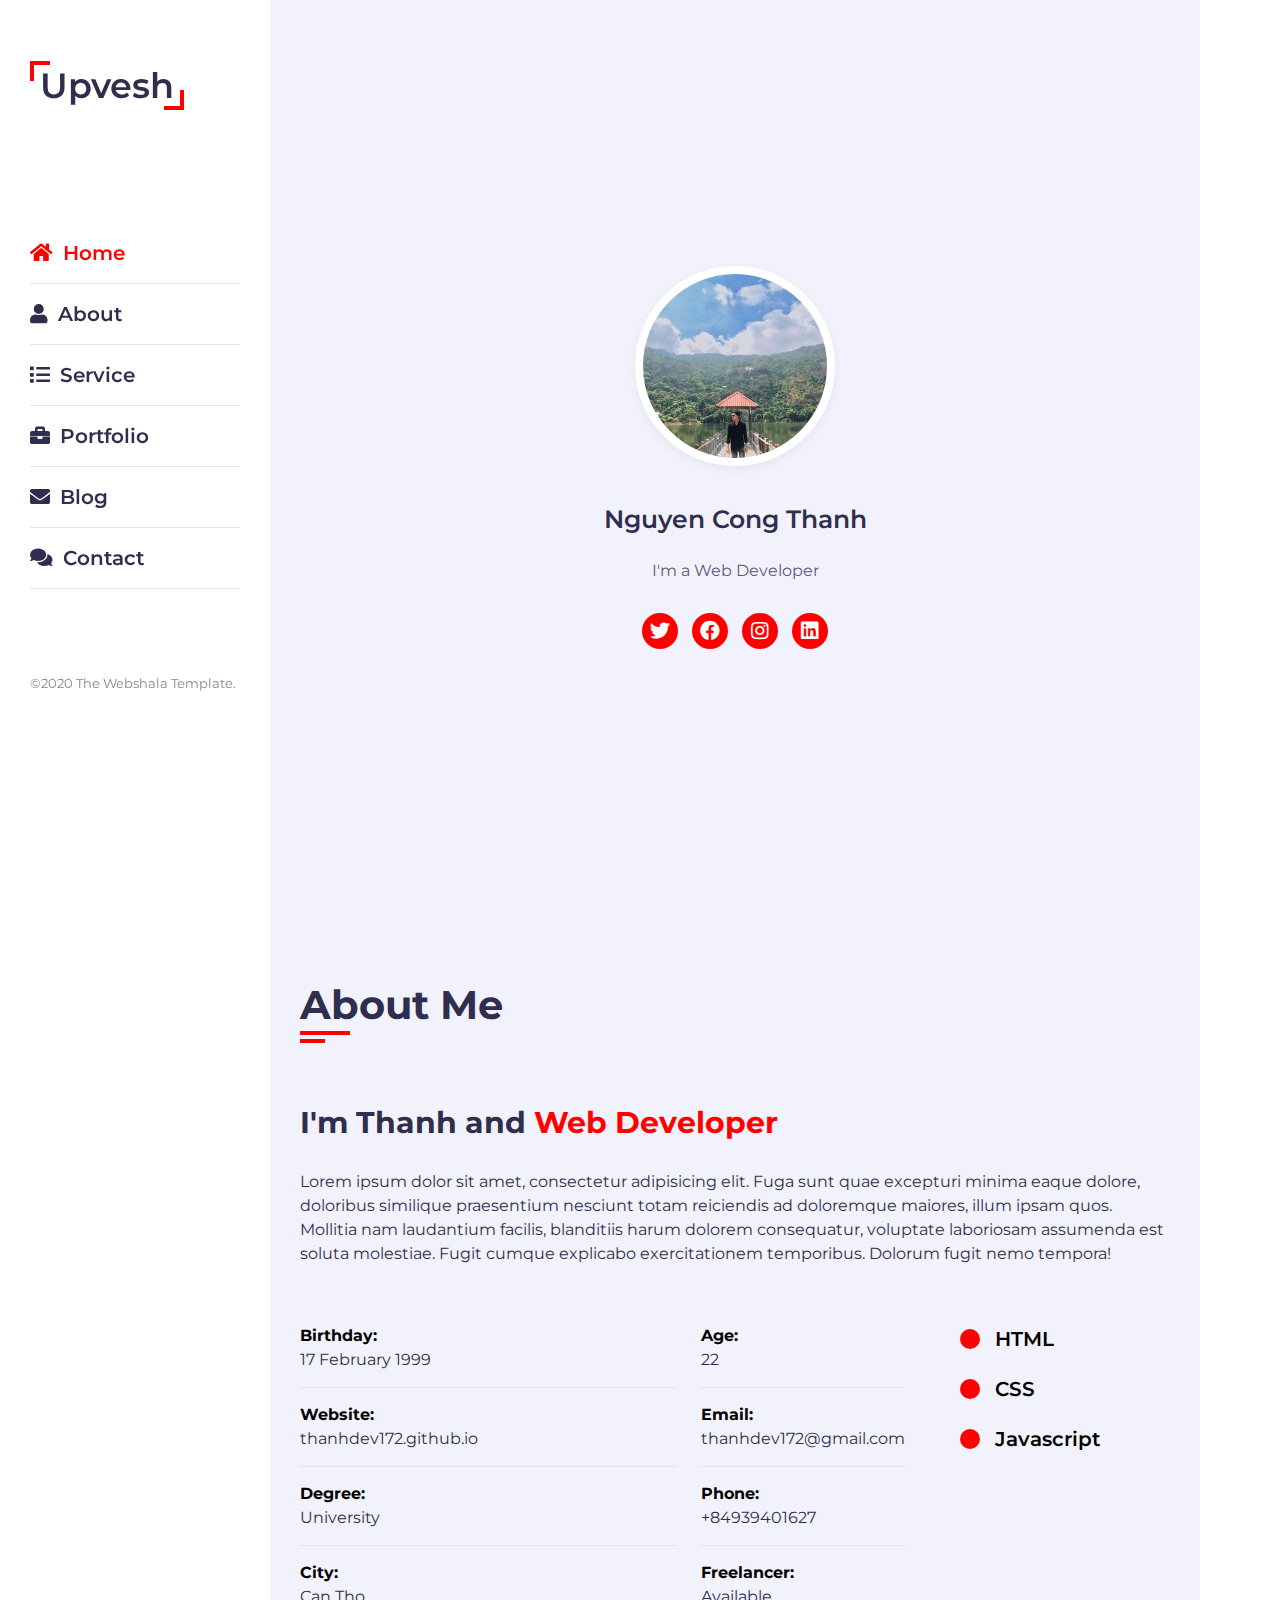
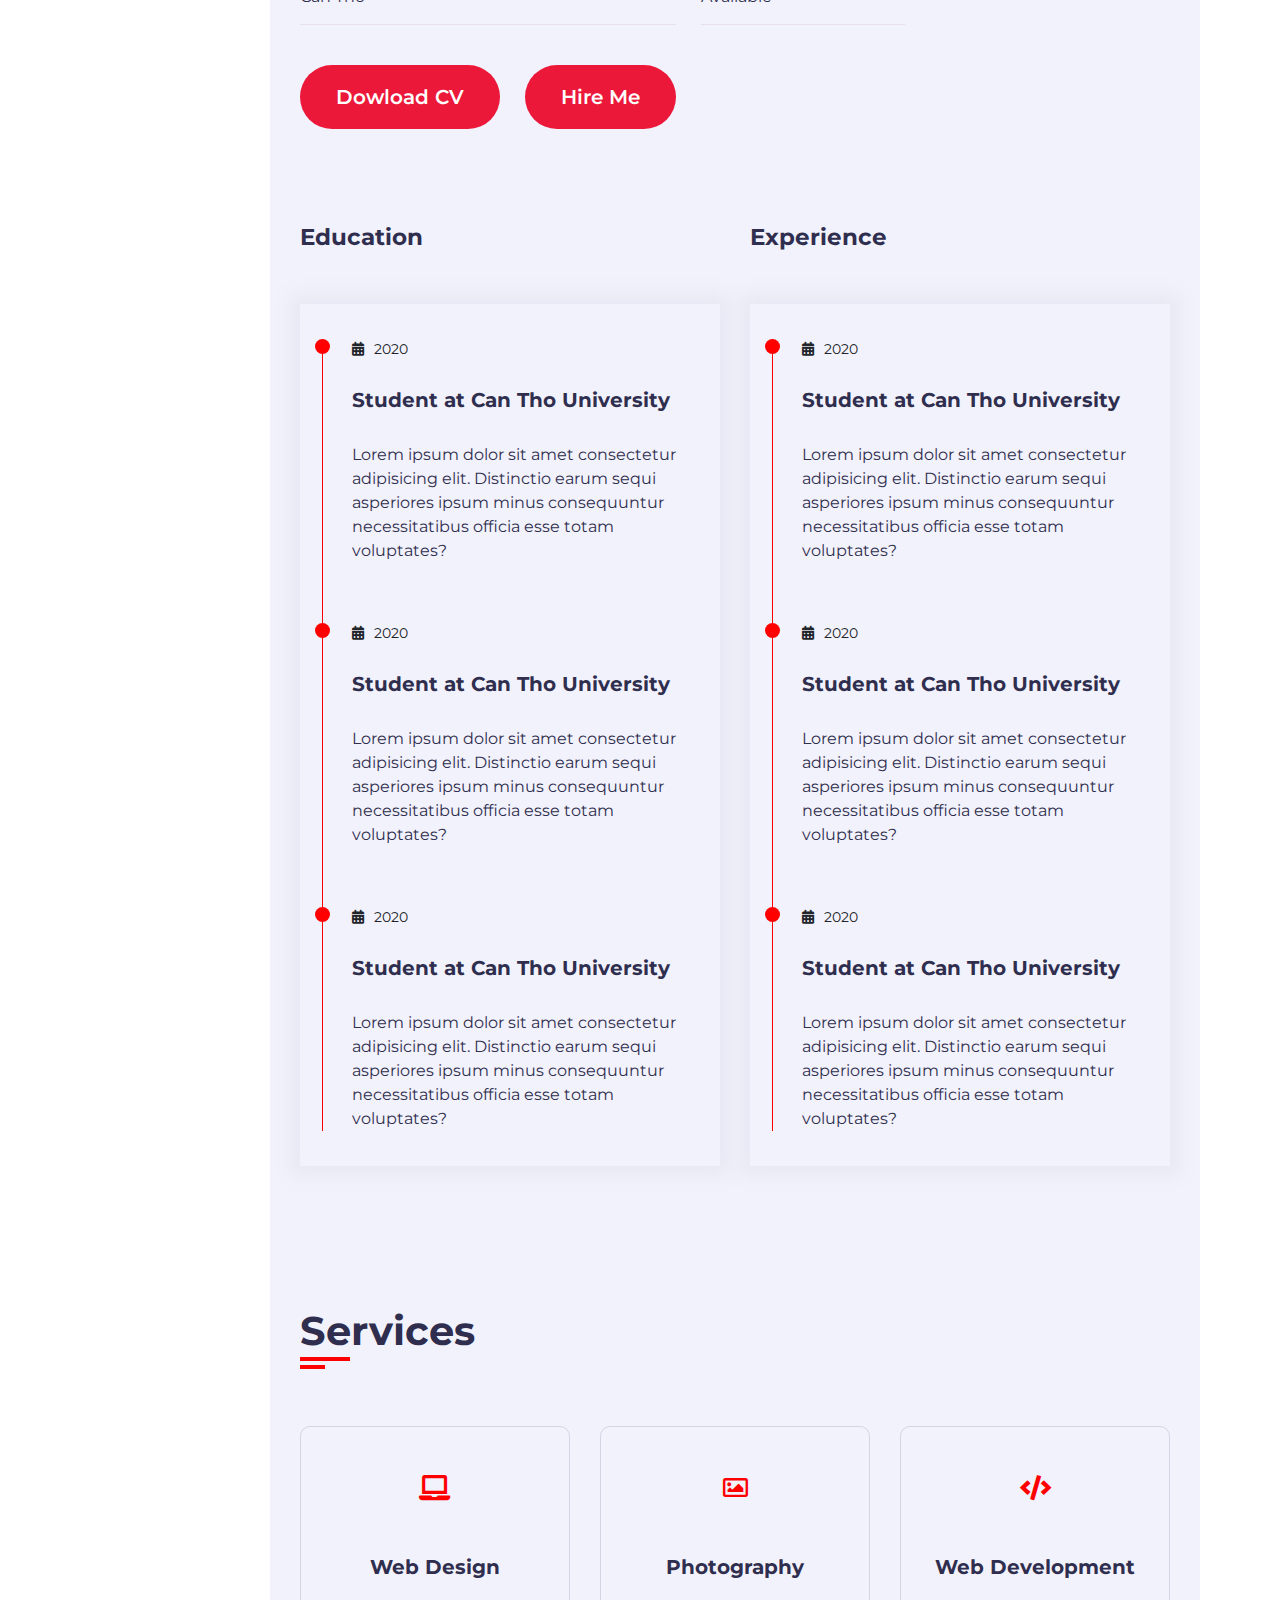
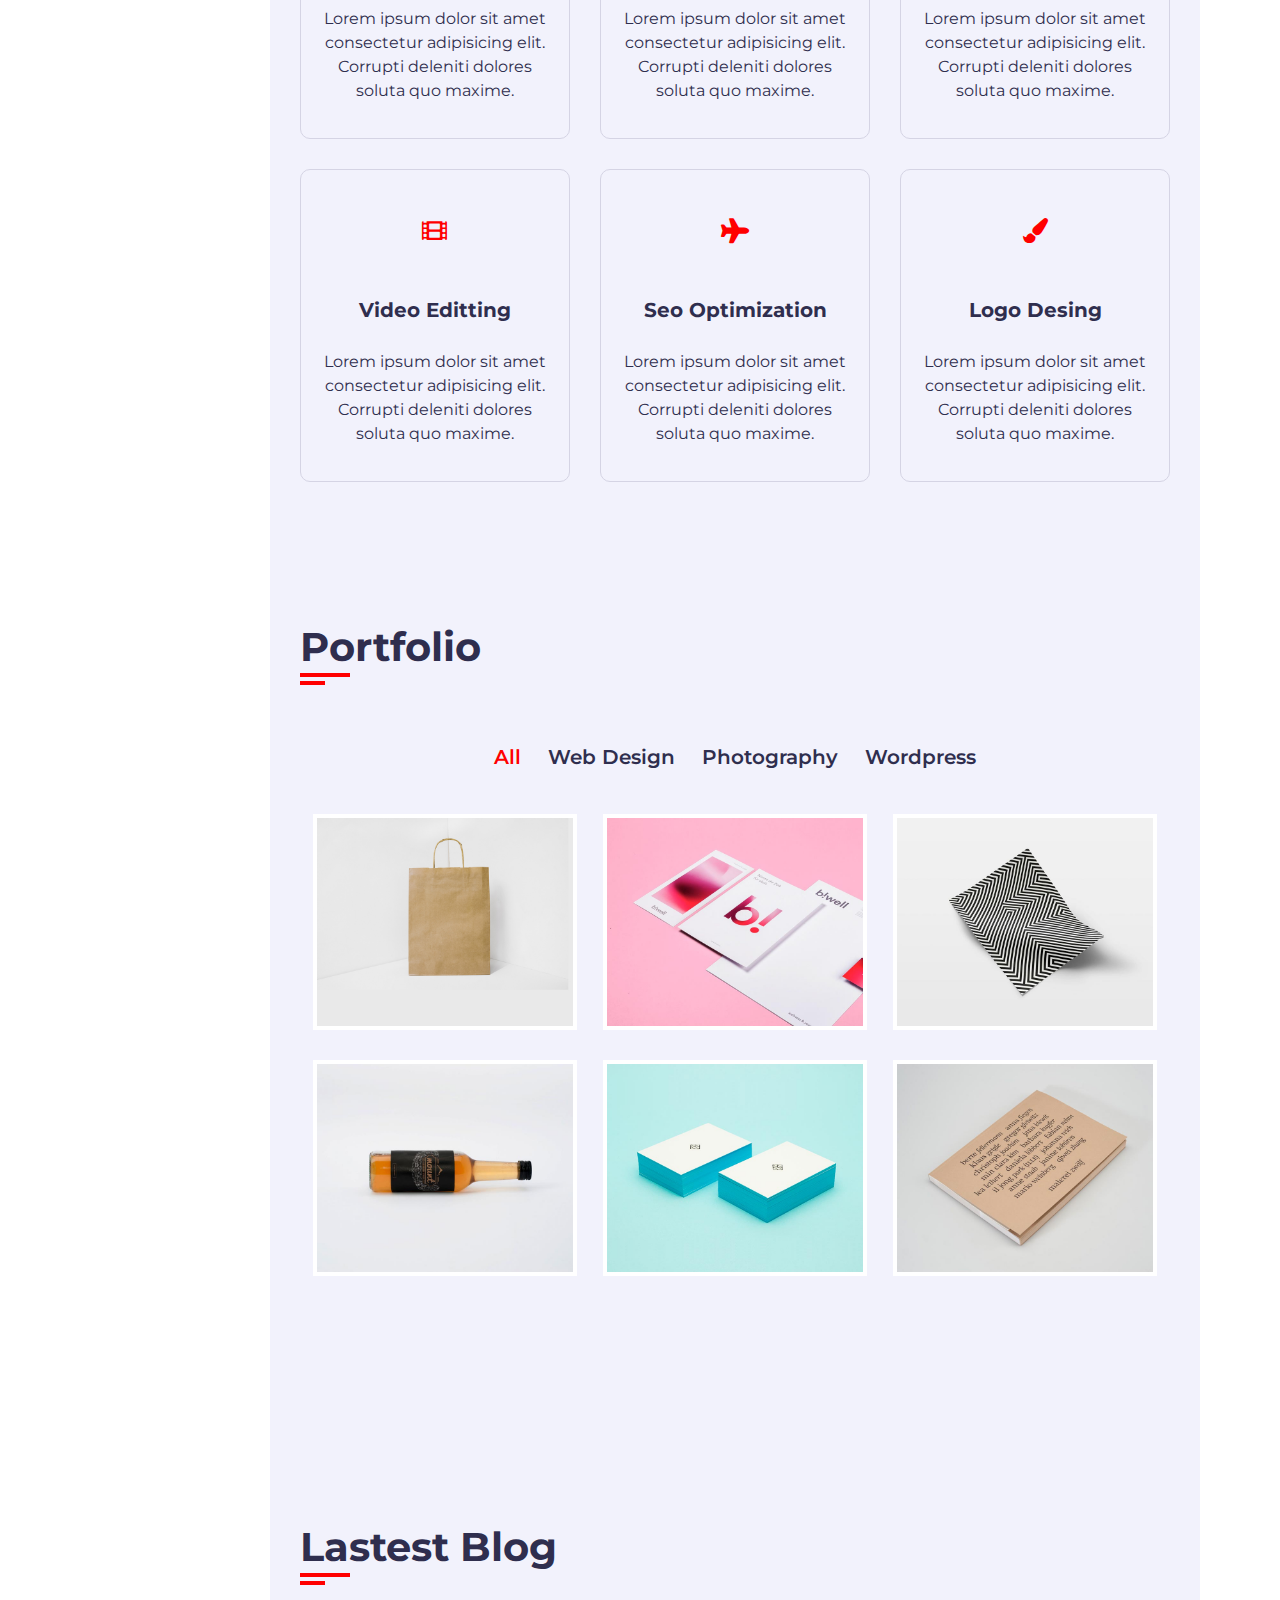
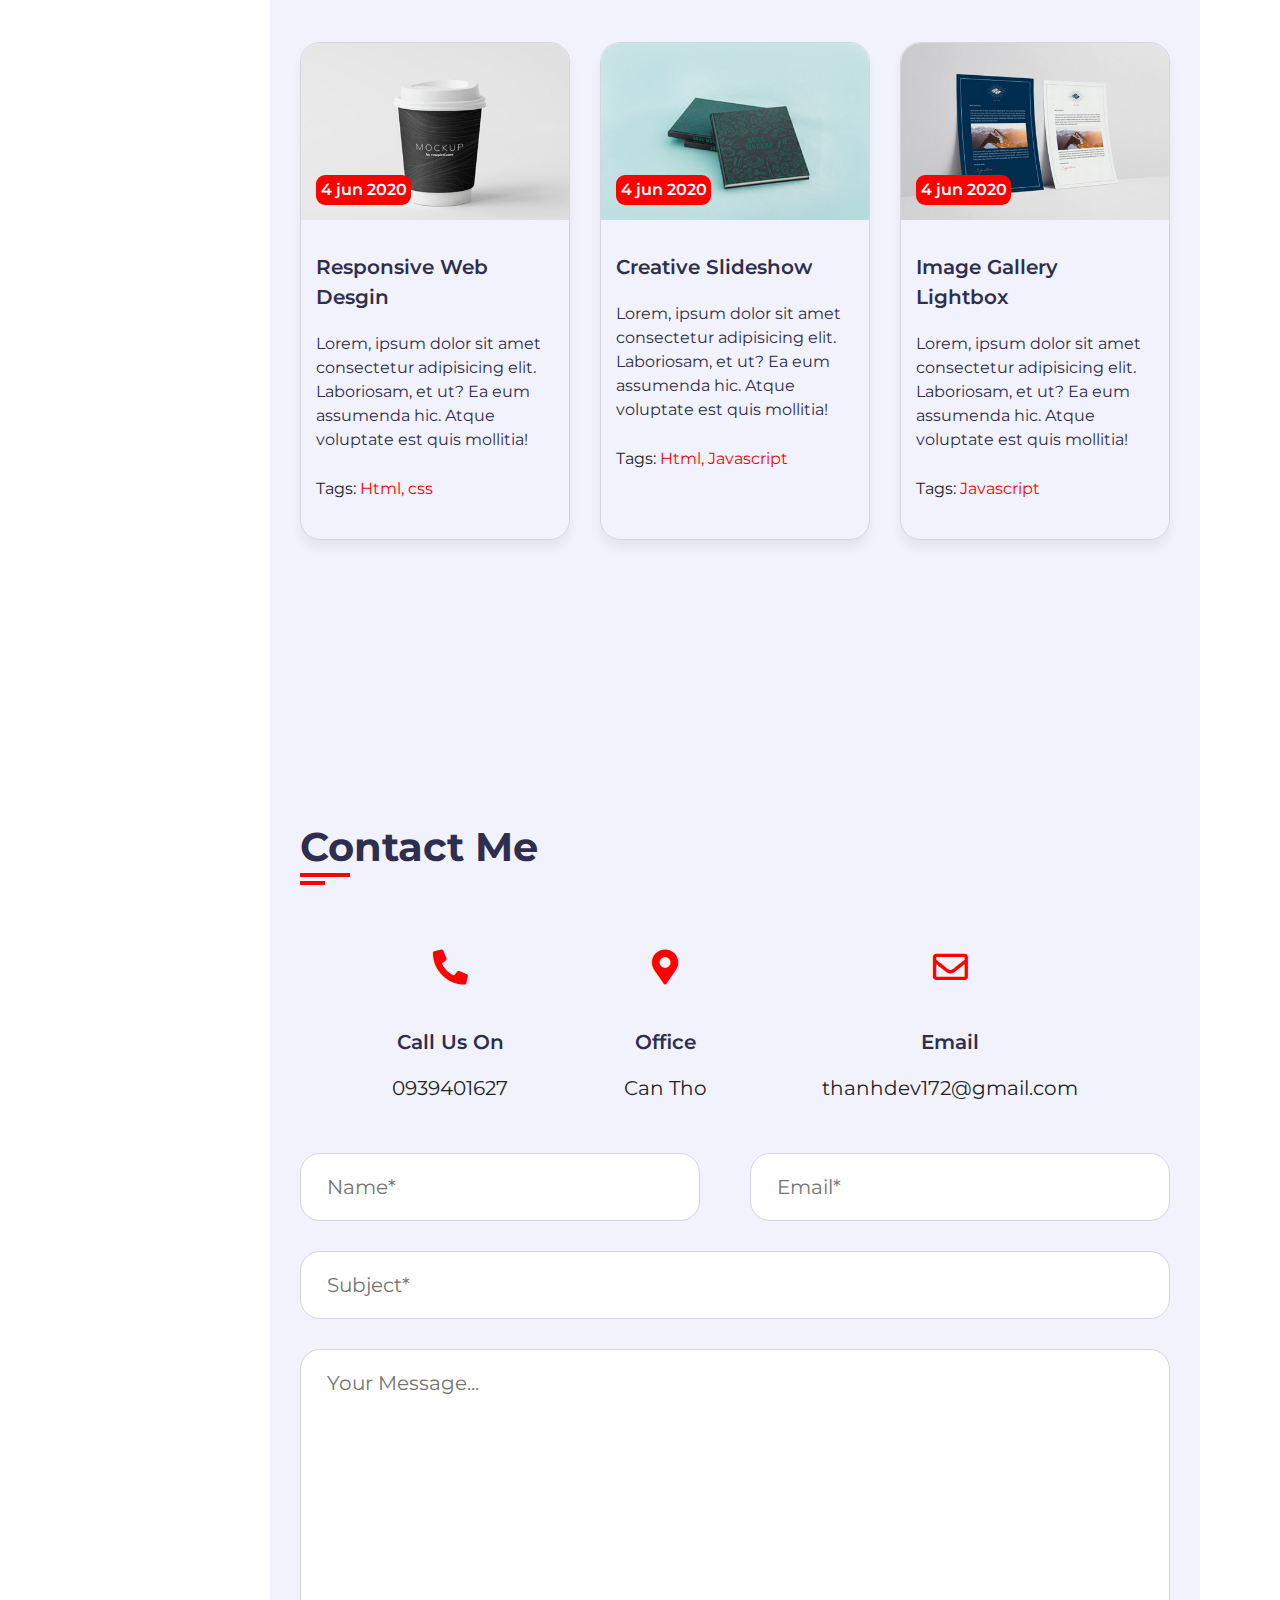
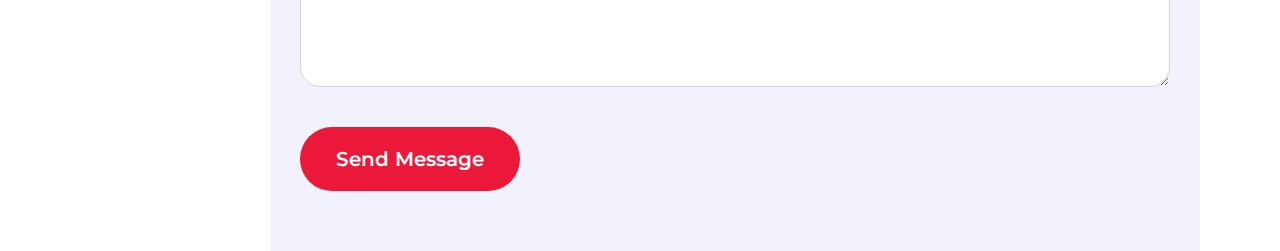
==== commit ea0571ca: "link section & loader & update responsive" ====
--- a/index.html
+++ b/index.html
@@ -19,27 +19,31 @@
   </head>
   <body>
     <div id="wrapper">
+      <div class="loader">
+        <div class="loader-icon"></div>
+      </div>
       <div class="aside">
-        <a class="logo"><span>Upvesh</spa></a>
+        <a class="logo" href="#home"><span>Upvesh</spa></a>
+          <div class="nav-toggler"><i class="fas fa-bars"></i></div>
         <nav>
           <ul class="list-items">
             <li class="item-link">
-              <a href="#"><i class="fas fa-home"></i>Home</a>
-            </li>
-            <li class="item-link">
-              <a href="#"><i class="fas fa-user"></i>About</a>
-            </li>
-            <li class="item-link">
-              <a href="#"><i class="fas fa-list"></i>Service</a>
-            </li>
-            <li class="item-link">
-              <a href="#"><i class="fas fa-briefcase"></i>Portfolio</a>
-            </li>
-            <li class="item-link">
-              <a href="#"><i class="fas fa-envelope"></i>Blog</a>
-            </li>
-            <li class="item-link">
-              <a href="#"><i class="fas fa-comments"></i>Contact</a>
+              <a href="#home"><i class="fas fa-home"></i>Home</a>
+            </li>
+            <li class="item-link">
+              <a href="#about"><i class="fas fa-user"></i>About</a>
+            </li>
+            <li class="item-link">
+              <a href="#service"><i class="fas fa-list"></i>Service</a>
+            </li>
+            <li class="item-link">
+              <a href="#portfolio"><i class="fas fa-briefcase"></i>Portfolio</a>
+            </li>
+            <li class="item-link">
+              <a href="#blog"><i class="fas fa-envelope"></i>Blog</a>
+            </li>
+            <li class="item-link">
+              <a href="#contact"><i class="fas fa-comments"></i>Contact</a>
             </li>
           </ul>
         </nav>
@@ -47,27 +51,30 @@
       </div>
       <!-- End: aside -->
       <div class="content">
-        <div class='home'>
-          <img src="assets/images/avatar.jpg" alt="" class="avatar" />
-          <div class="name">nguyen cong thanh</div>
-          <div class="title">I'm a Web Developer</div>
-          <ul class="list-social-media">
-            <li>
-              <a href="" class="item"><i class="fab fa-twitter"></i></a>
-            </li>
-            <li>
-              <a href="" class="item"><i class="fab fa-facebook"></i></a>
-            </li>
-            <li>
-              <a href="" class="item"><i class="fab fa-instagram"></i></a>
-            </li>
-            <li>
-              <a href="" class="item"><i class="fab fa-linkedin"></i></a>
-            </li>
-          </ul>
+        <div class='home section active' id="home">
+          <div class="container">
+           
+              <img src="assets/images/avatar.jpg" alt="" class="avatar" />
+              <div class="name">nguyen cong thanh</div>
+              <div class="title">I'm a Web Developer</div>
+              <ul class="list-social-media">
+                <li>
+                  <a href="" class="item"><i class="fab fa-twitter"></i></a>
+                </li>
+                <li>
+                  <a href="" class="item"><i class="fab fa-facebook"></i></a>
+                </li>
+                <li>
+                  <a href="" class="item"><i class="fab fa-instagram"></i></a>
+                </li>
+                <li>
+                  <a href="" class="item"><i class="fab fa-linkedin"></i></a>
+                </li>
+            </ul>
+          </div>
         </div>
         <!-- End: home -->
-        <div class="about">
+        <div class="about section" id="about">
           <div class="container">
             <h2 class="title">about me</h2>
             <h3 class="intro">I'm Thanh and <span>Web Developer</span></h3>
@@ -151,7 +158,7 @@
           </div>
         </div>
         <!-- End: about -->
-        <div class="services hidden">
+        <div class="services section" id="service">
           <div class="container">
             <h2 class="title">Services</h2>
             <ul class="list-services">
@@ -189,7 +196,7 @@
           </div>
         </div>
         <!-- End: services -->
-        <div class="portfolio">
+        <div class="portfolio section" id="portfolio">
           <div class="container">
             <h2 class="title">Portfolio</h2>
             <div class="wp-btn">
@@ -239,7 +246,7 @@
           </div>
         </div>
         <!-- End: portfolio -->
-        <div class="blog">
+        <div class="blog section" id="blog">
           <div class="container">
               <h2 class="title">lastest blog</h2>
               <ul class="list-category">
@@ -280,7 +287,7 @@
           </div>
         </div>
         <!-- End: Blog -->
-        <div class="contact">
+        <div class="contact section" id="contact">
           <div class="container">
               <h2 class="title">contact me</h2>
               <div class="wp-contact">
--- a/assets/css/style.css
+++ b/assets/css/style.css
@@ -2,6 +2,9 @@
 :root {
   --primary-color: #312e4d;
   --text-color: #2f2e4e;
+}
+html {
+  scroll-behavior: smooth;
 }
 body {
   font-family: "Montserrat", sans-serif;
@@ -16,7 +19,8 @@
 }
 
 #wrapper {
-  max-width: 1400px;
+  min-height: 100vh;
+  max-width: 1200px;
   display: flex;
   justify-content: space-between;
 }
@@ -37,6 +41,8 @@
 }
 
 .container {
+  max-width: 993px;
+  margin: auto;
   padding: 75px 30px 60px 30px;
 }
 
@@ -44,15 +50,47 @@
   box-shadow: 0px 3px 8px 0px #e5e5ef;
 }
 
-.content {
-  min-height: 100vh;
-  width: 100%;
+#wrapper .content .section.active {
+  opacity: 1;
+  z-index: 100;
 }
 
 /* Aside */
 #wrapper .aside {
   width: 270px;
   padding: 0px 30px;
+  height: 100%;
+  position: fixed;
+  top: 0;
+  left: 0;
+  z-index: 50;
+  transition: 0.3s ease;
+}
+
+#wrapper .aside.open {
+  left: 0;
+}
+
+.nav-toggler {
+  position: fixed;
+  left: 300px;
+  top: 50px;
+  z-index: 100;
+  cursor: pointer;
+  background: white;
+  width: 40px;
+  height: 40px;
+  display: flex;
+  justify-content: center;
+  align-items: center;
+  color: red;
+  border: 1px solid #8080803d;
+  display: none;
+  transition: 0.3s ease;
+}
+
+#wrapper .aside .nav-toggler.open {
+  left: 300px;
 }
 
 .aside a.logo {
@@ -64,6 +102,7 @@
   padding-top: 60px;
   padding-bottom: 125px;
   cursor: pointer;
+  text-decoration: none;
 }
 
 .aside a.logo span {
@@ -98,6 +137,10 @@
   padding-right: 10px;
 }
 
+ul.list-items li.active a {
+  color: red;
+}
+
 ul.list-items li {
   font-weight: 600;
   padding-bottom: 15px;
@@ -127,7 +170,30 @@
 
 /* Home */
 #wrapper .content {
-  flex: 1;
+  min-height: 100%;
+  display: block;
+  position: relative;
+  max-width: 100%;
+  padding-left: 270px;
+  transition: 0.3s ease;
+}
+
+#wrapper .content.open {
+  padding-left: 270px;
+}
+
+#wrapper .content .home .container {
+  display: flex;
+  width: 100%;
+  flex-direction: column;
+  text-align: center;
+  align-items: center;
+}
+
+#wrapper .content .section {
+  max-width: 100%;
+  display: block;
+  min-height: 100vh;
   background: #f2f2fc;
 }
 
@@ -479,7 +545,6 @@
 }
 
 .portfolio .wp-btn button.active {
-  border-bottom: 2px solid red;
   color: red;
 }
 
@@ -829,10 +894,22 @@
     margin-bottom: 30px;
   }
   #wrapper .aside {
-    display: none;
+    left: -270px;
+  }
+
+  #wrapper .content {
+    padding-left: 0;
+  }
+
+  #wrapper .aside .nav-toggler {
+    display: flex;
+    left: 50px;
   }
 }
 @media screen and (max-width: 767px) {
+  ul.list-services li {
+    width: calc(50% - 30px);
+  }
   ul.list-category li {
     flex-basis: 100%;
     margin-bottom: 30px;
@@ -912,3 +989,48 @@
     margin-right: 0;
   }
 }
+
+@media screen and (max-width: 550px) {
+  ul.list-services li {
+    width: 100%;
+  }
+}
+
+/* loader */
+.loader {
+  background: black;
+  width: 100%;
+  height: 100%;
+  position: fixed;
+  top: 0;
+  left: 0;
+  z-index: 999;
+  display: flex;
+  justify-content: center;
+  align-items: center;
+  transition: 1s ease;
+}
+
+.loader .loader-icon {
+  width: 50px;
+  height: 50px;
+  border-radius: 50%;
+  color: white;
+  border: 4px solid white;
+  border-top: 4px solid transparent;
+  border-bottom: 4px solid transparent;
+  animation: spin 2s linear infinite;
+}
+
+@keyframes spin {
+  0% {
+    transform: rotate(0);
+  }
+  100% {
+    transform: rotate(360deg);
+  }
+}
+
+.loader.opacity-0 {
+  opacity: 0;
+}
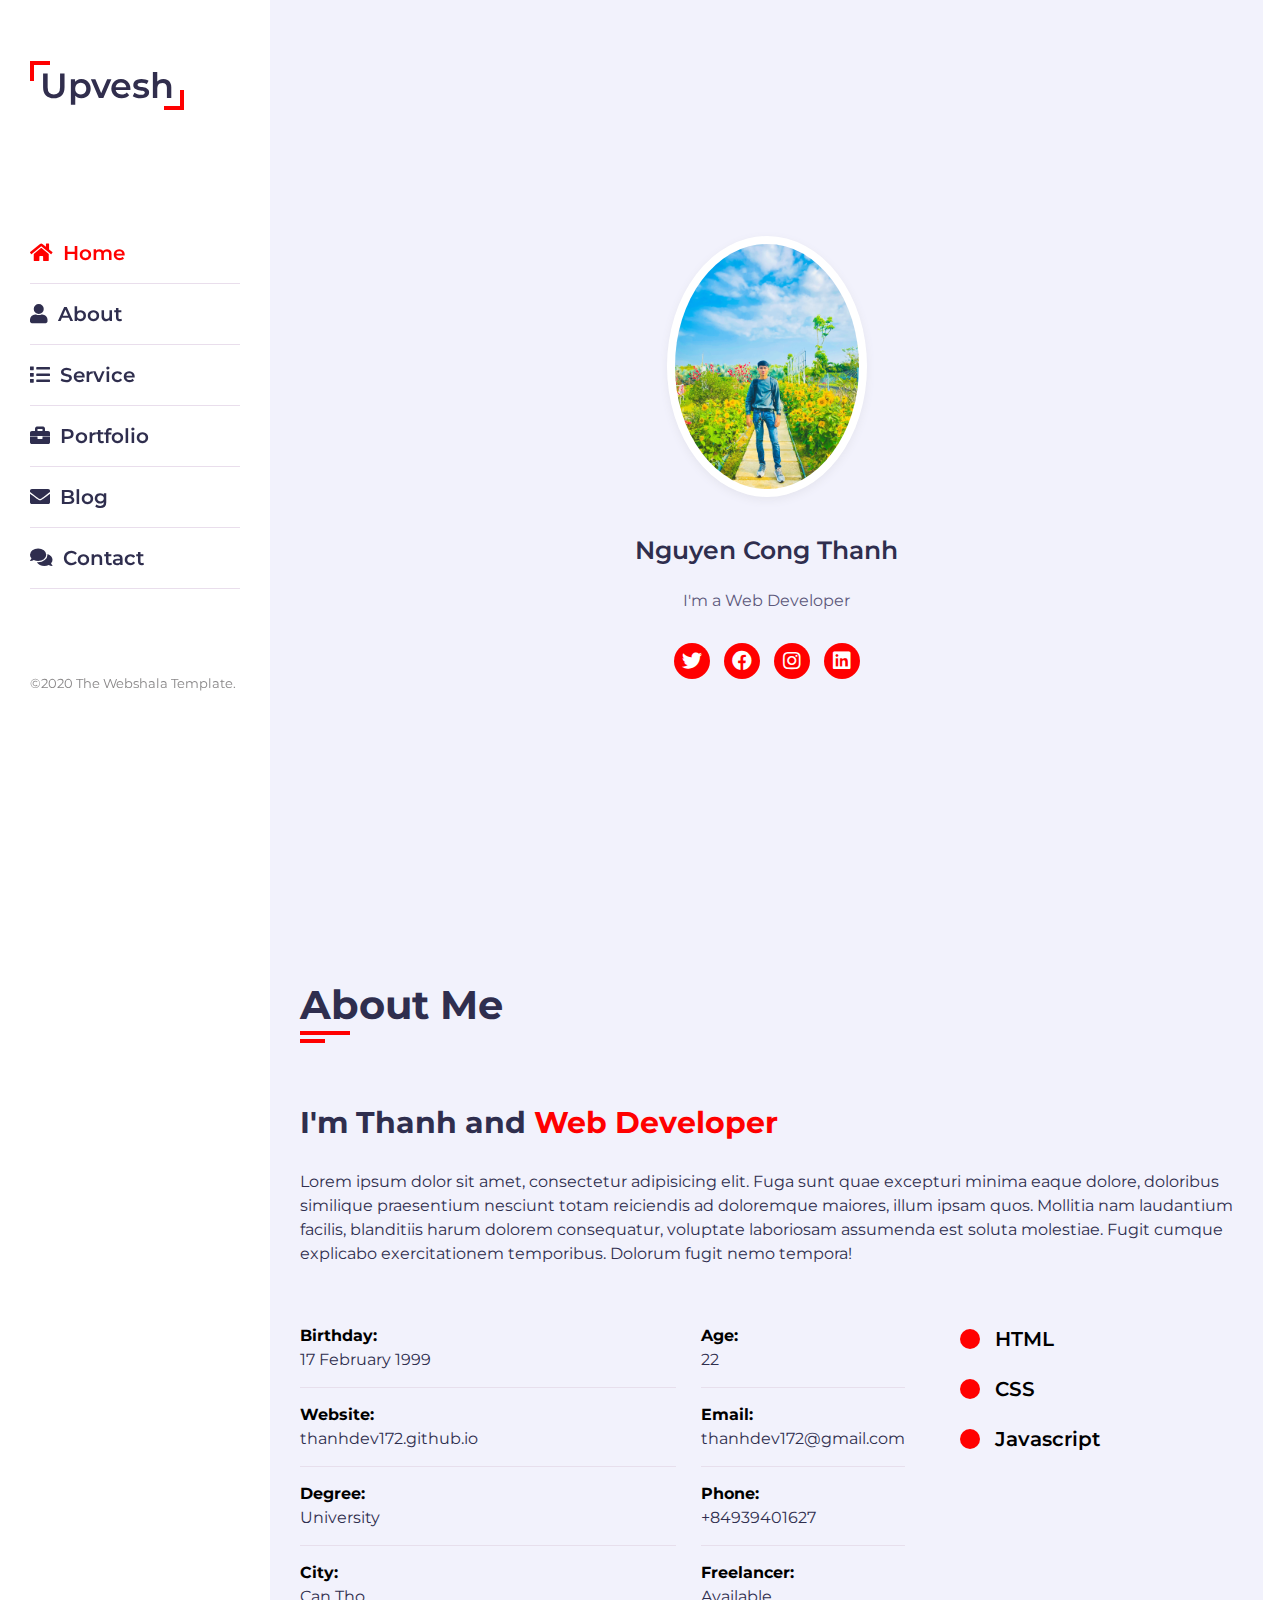
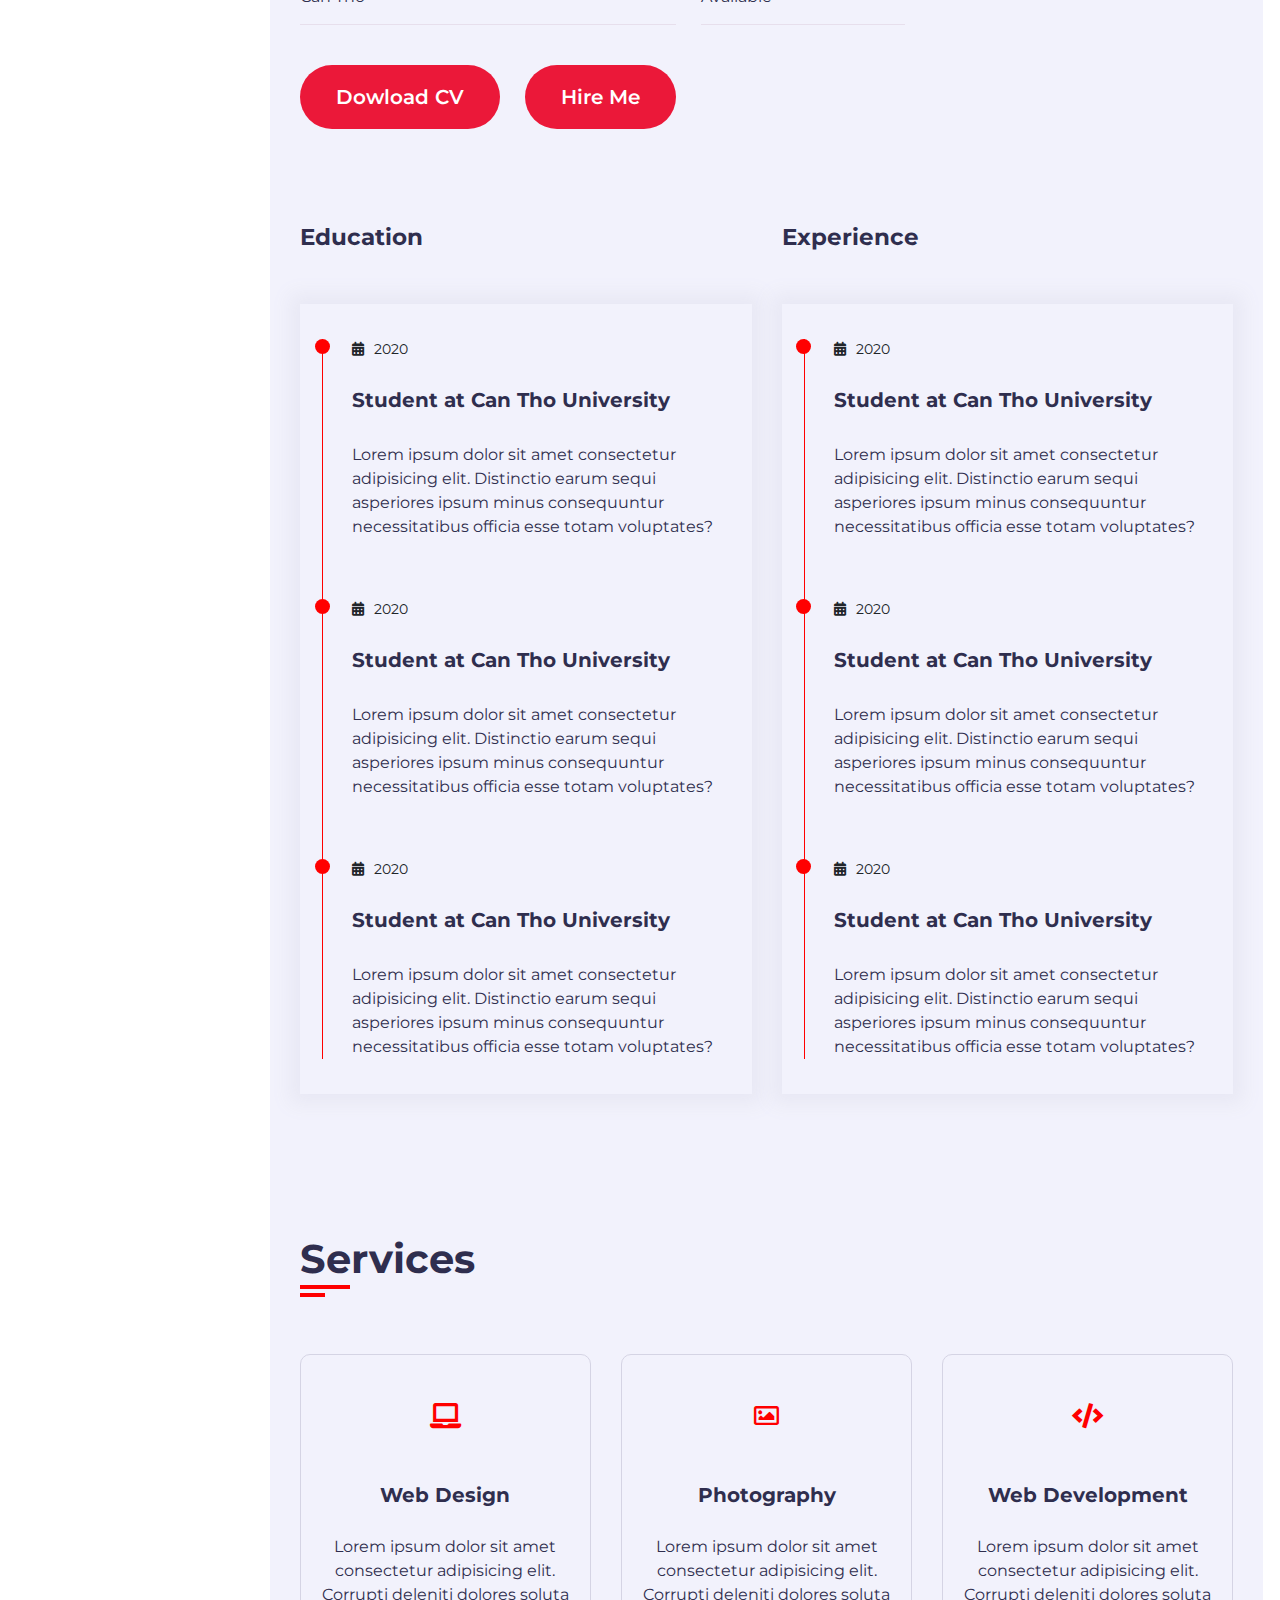
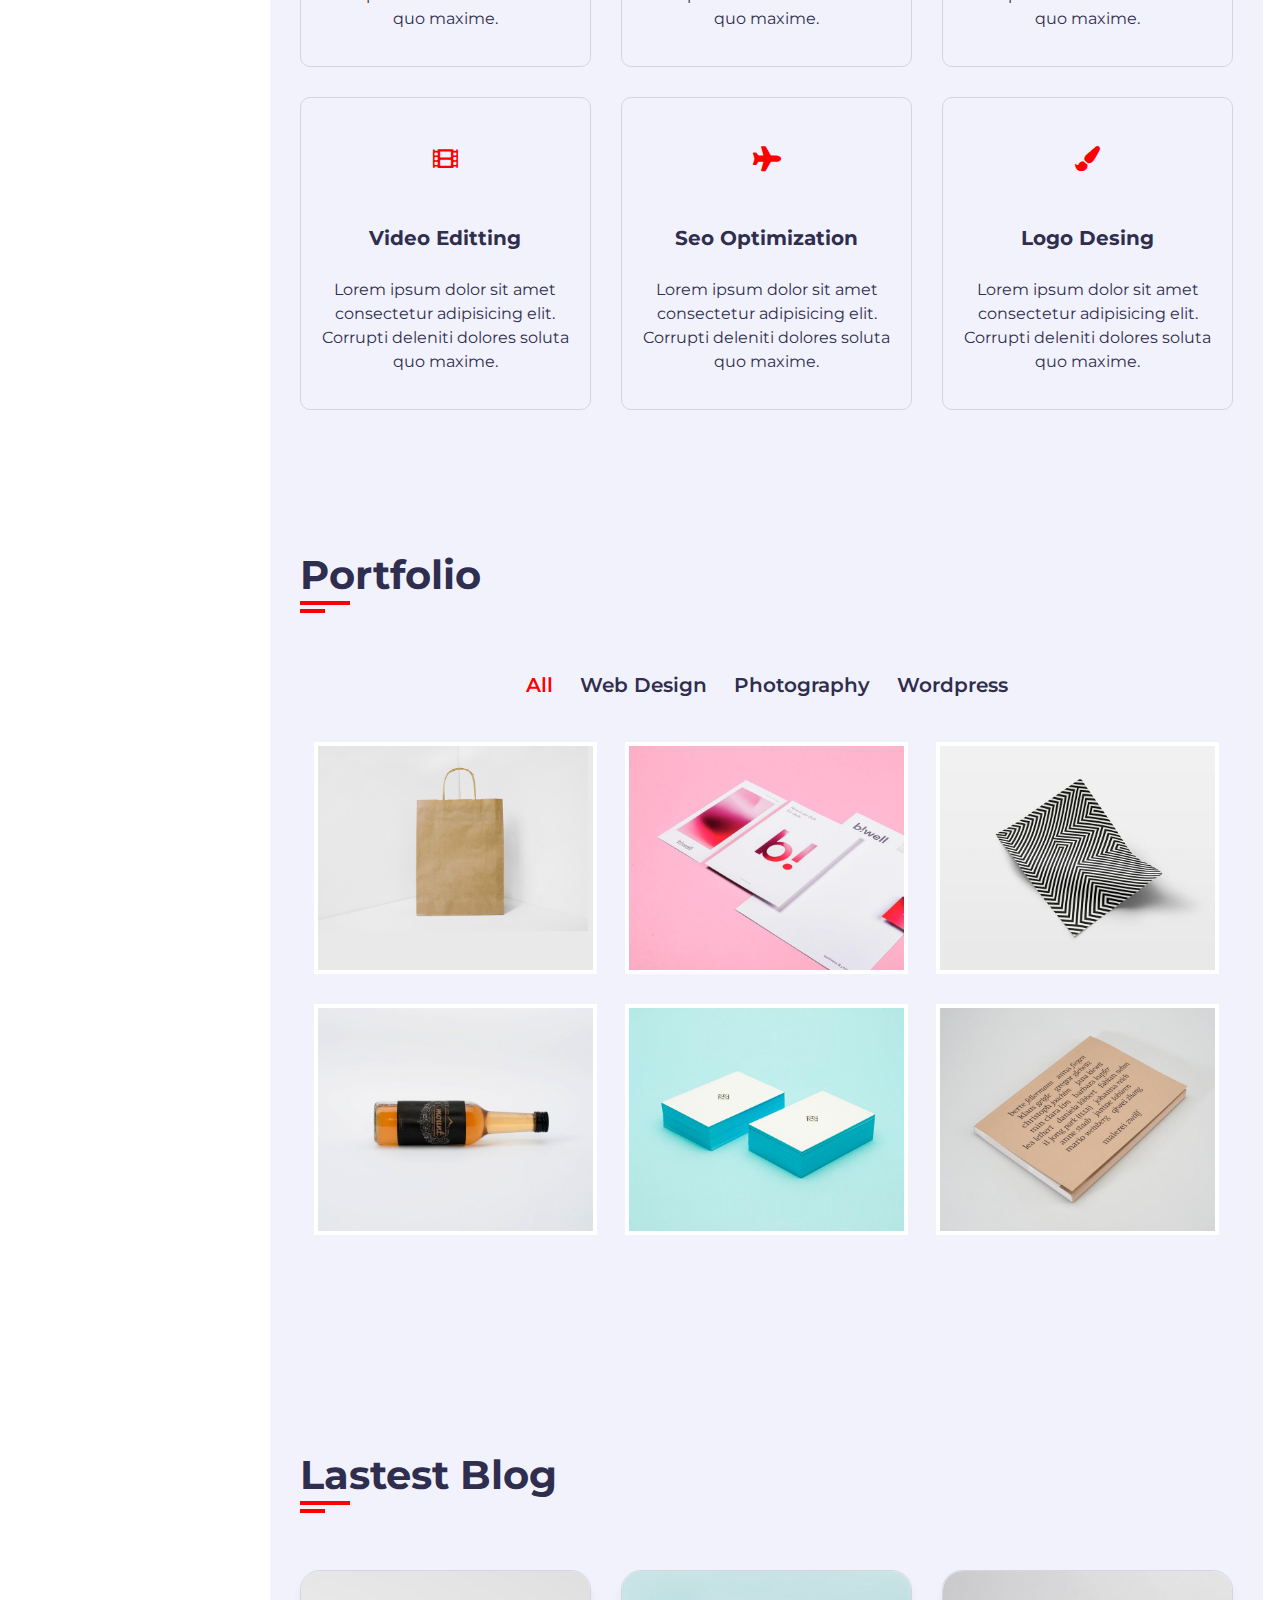
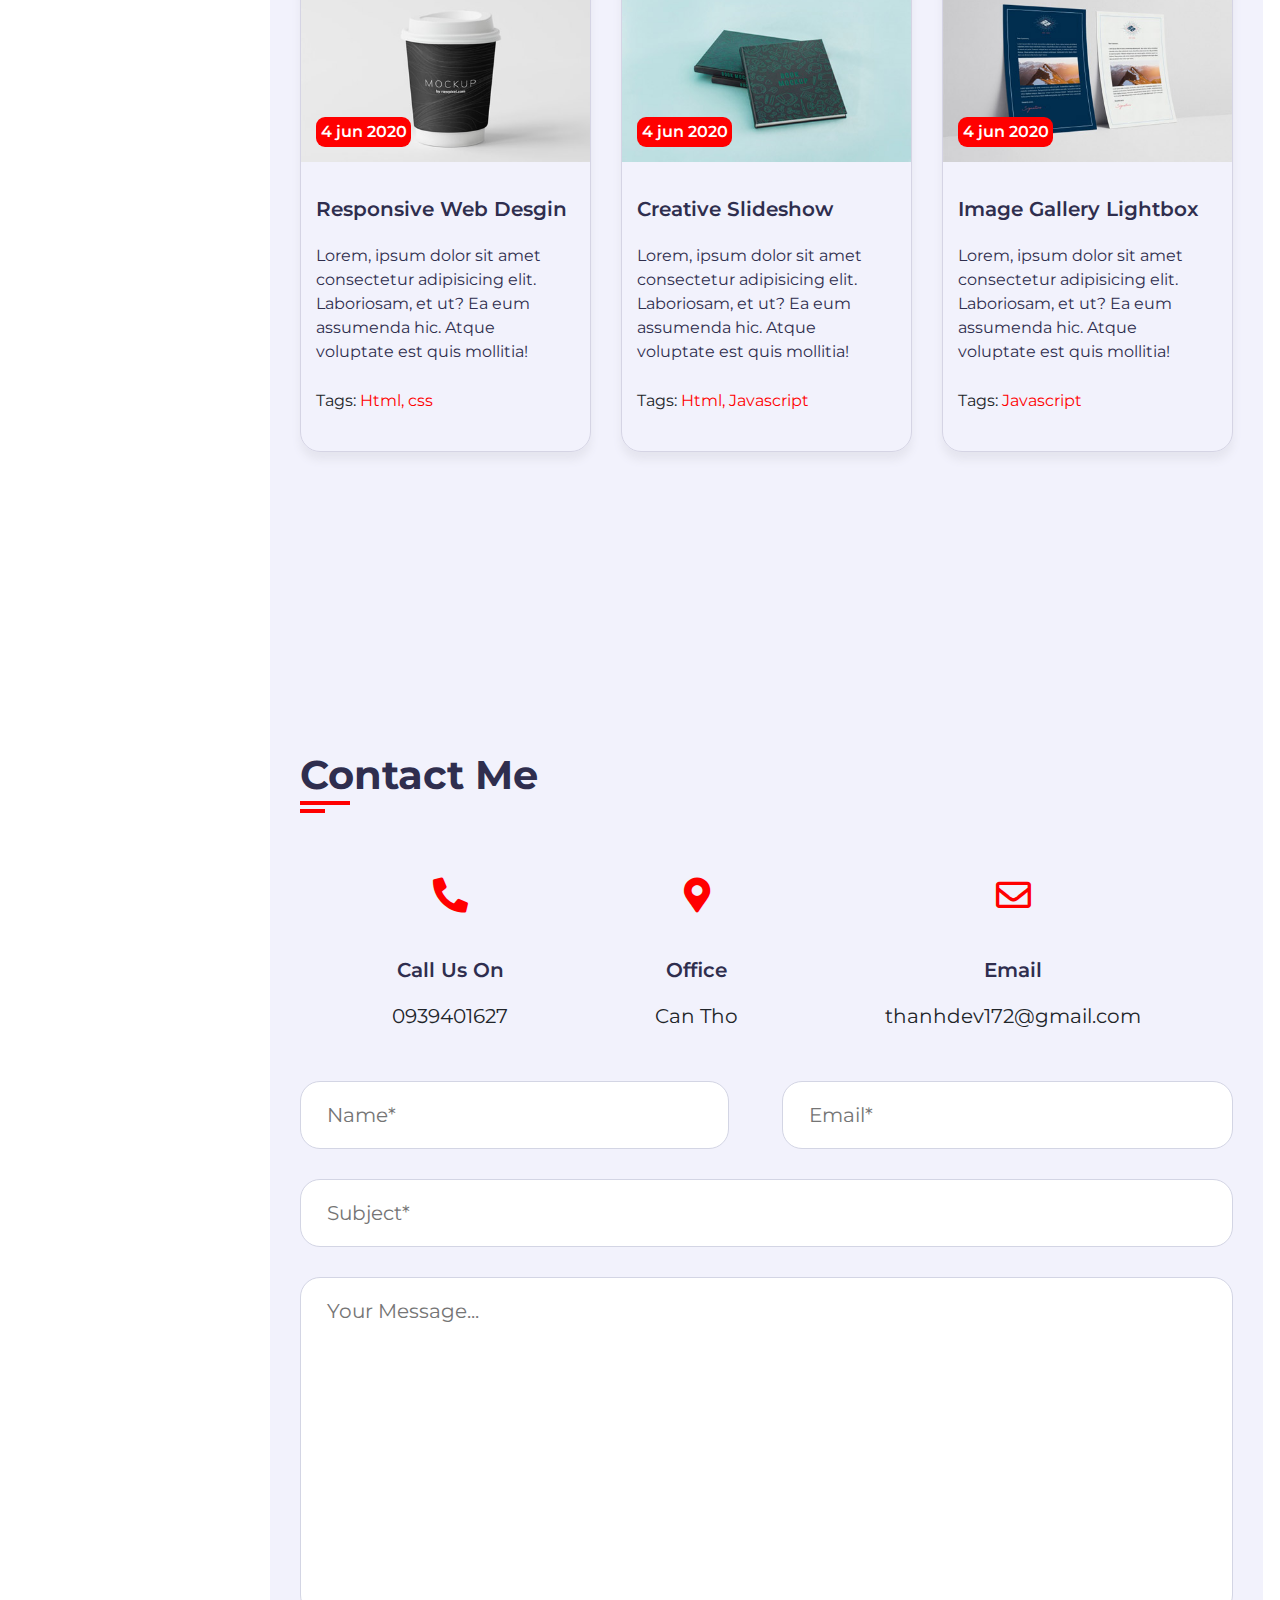
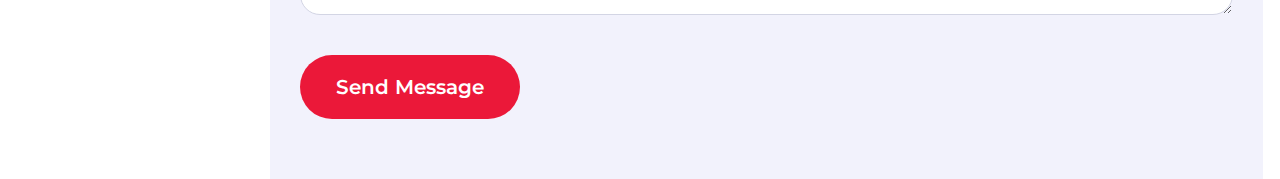
==== commit 339637ab: "responsive finnaly" ====
--- a/index.html
+++ b/index.html
@@ -54,7 +54,7 @@
         <div class='home section active' id="home">
           <div class="container">
            
-              <img src="assets/images/avatar.jpg" alt="" class="avatar" />
+              <img src="assets/images/avatar.jpeg" alt="" class="avatar" />
               <div class="name">nguyen cong thanh</div>
               <div class="title">I'm a Web Developer</div>
               <ul class="list-social-media">
--- a/assets/css/style.css
+++ b/assets/css/style.css
@@ -20,7 +20,7 @@
 
 #wrapper {
   min-height: 100vh;
-  max-width: 1200px;
+  max-width: 1400px;
   display: flex;
   justify-content: space-between;
 }
@@ -209,7 +209,7 @@
 
 #wrapper .content .home img.avatar {
   width: 200px;
-  border-radius: 100px;
+  border-radius: 50%;
   box-shadow: 0px 3px 8px 0px #e5e5ef;
   padding: 8px;
   background: white;
@@ -907,6 +907,10 @@
   }
 }
 @media screen and (max-width: 767px) {
+ 
+  #wrapper .aside .nav-toggler{
+    display: none;
+  }
   ul.list-services li {
     width: calc(50% - 30px);
   }
